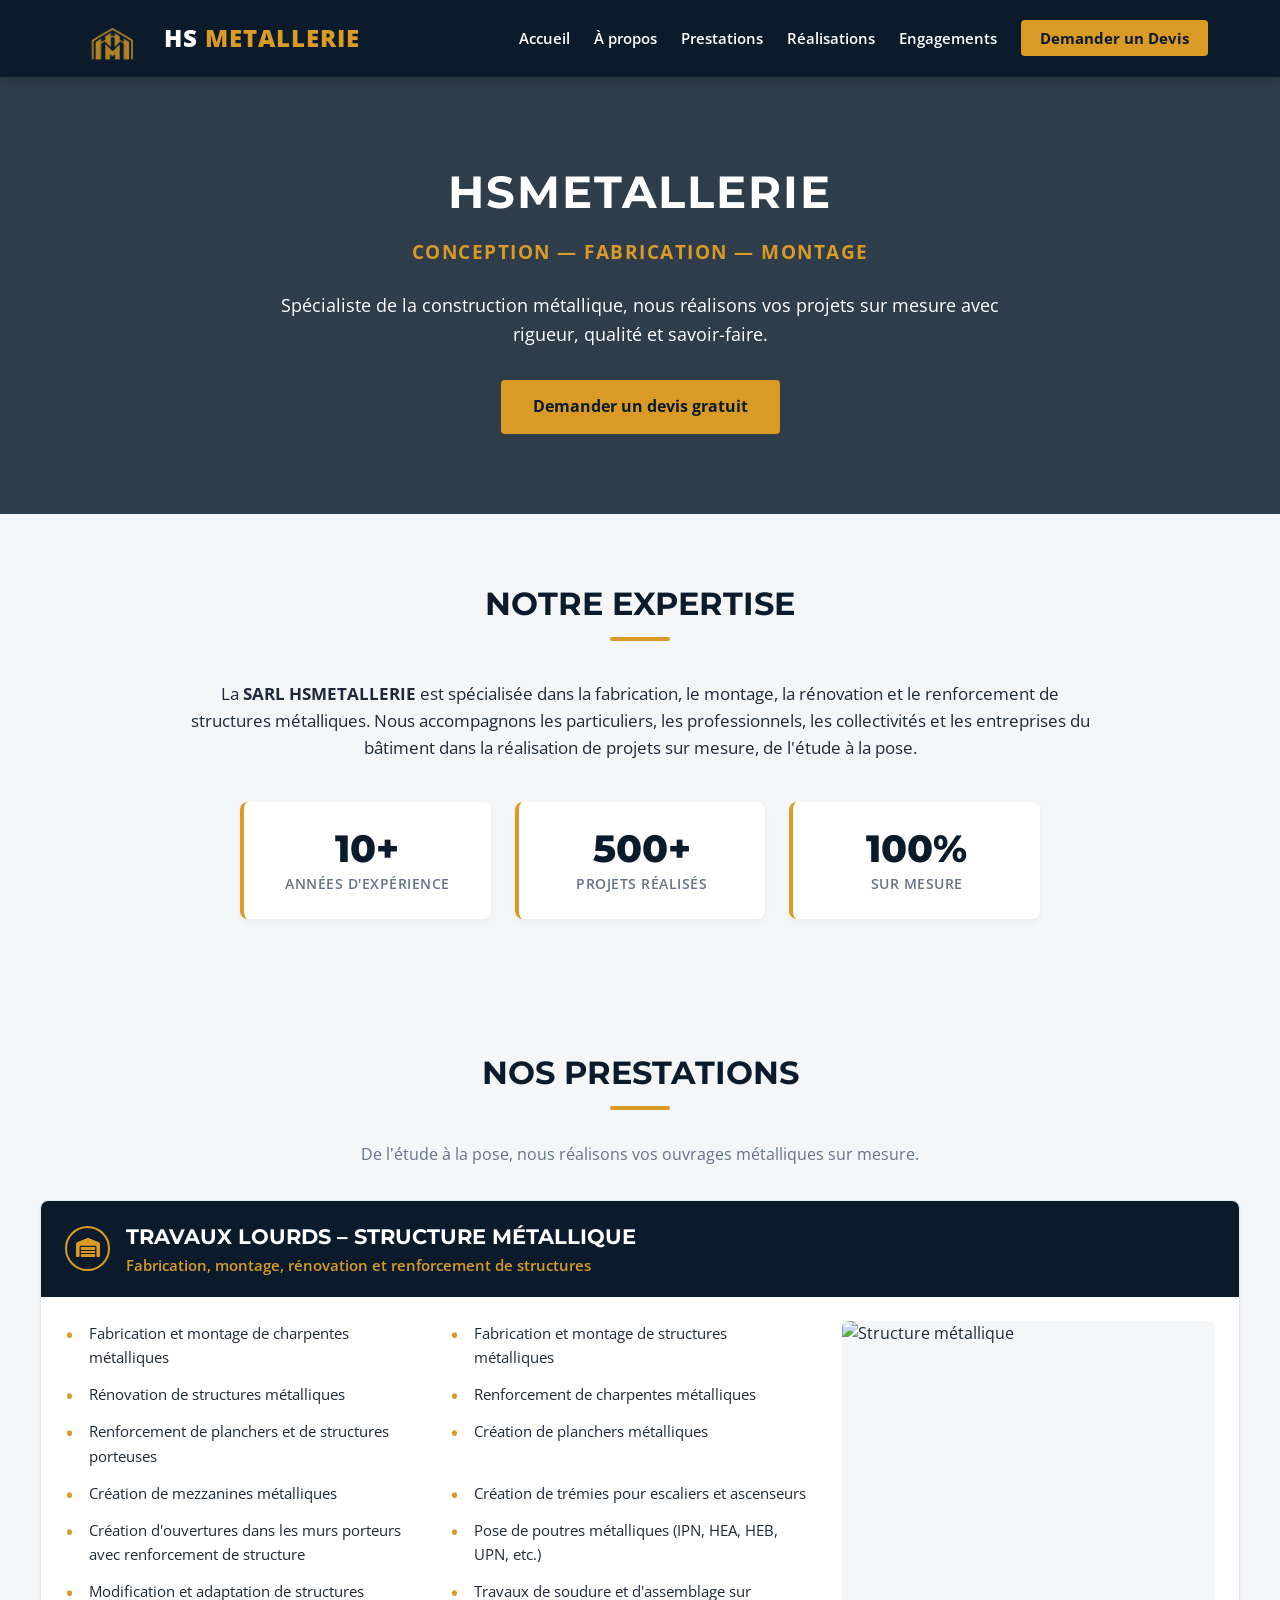
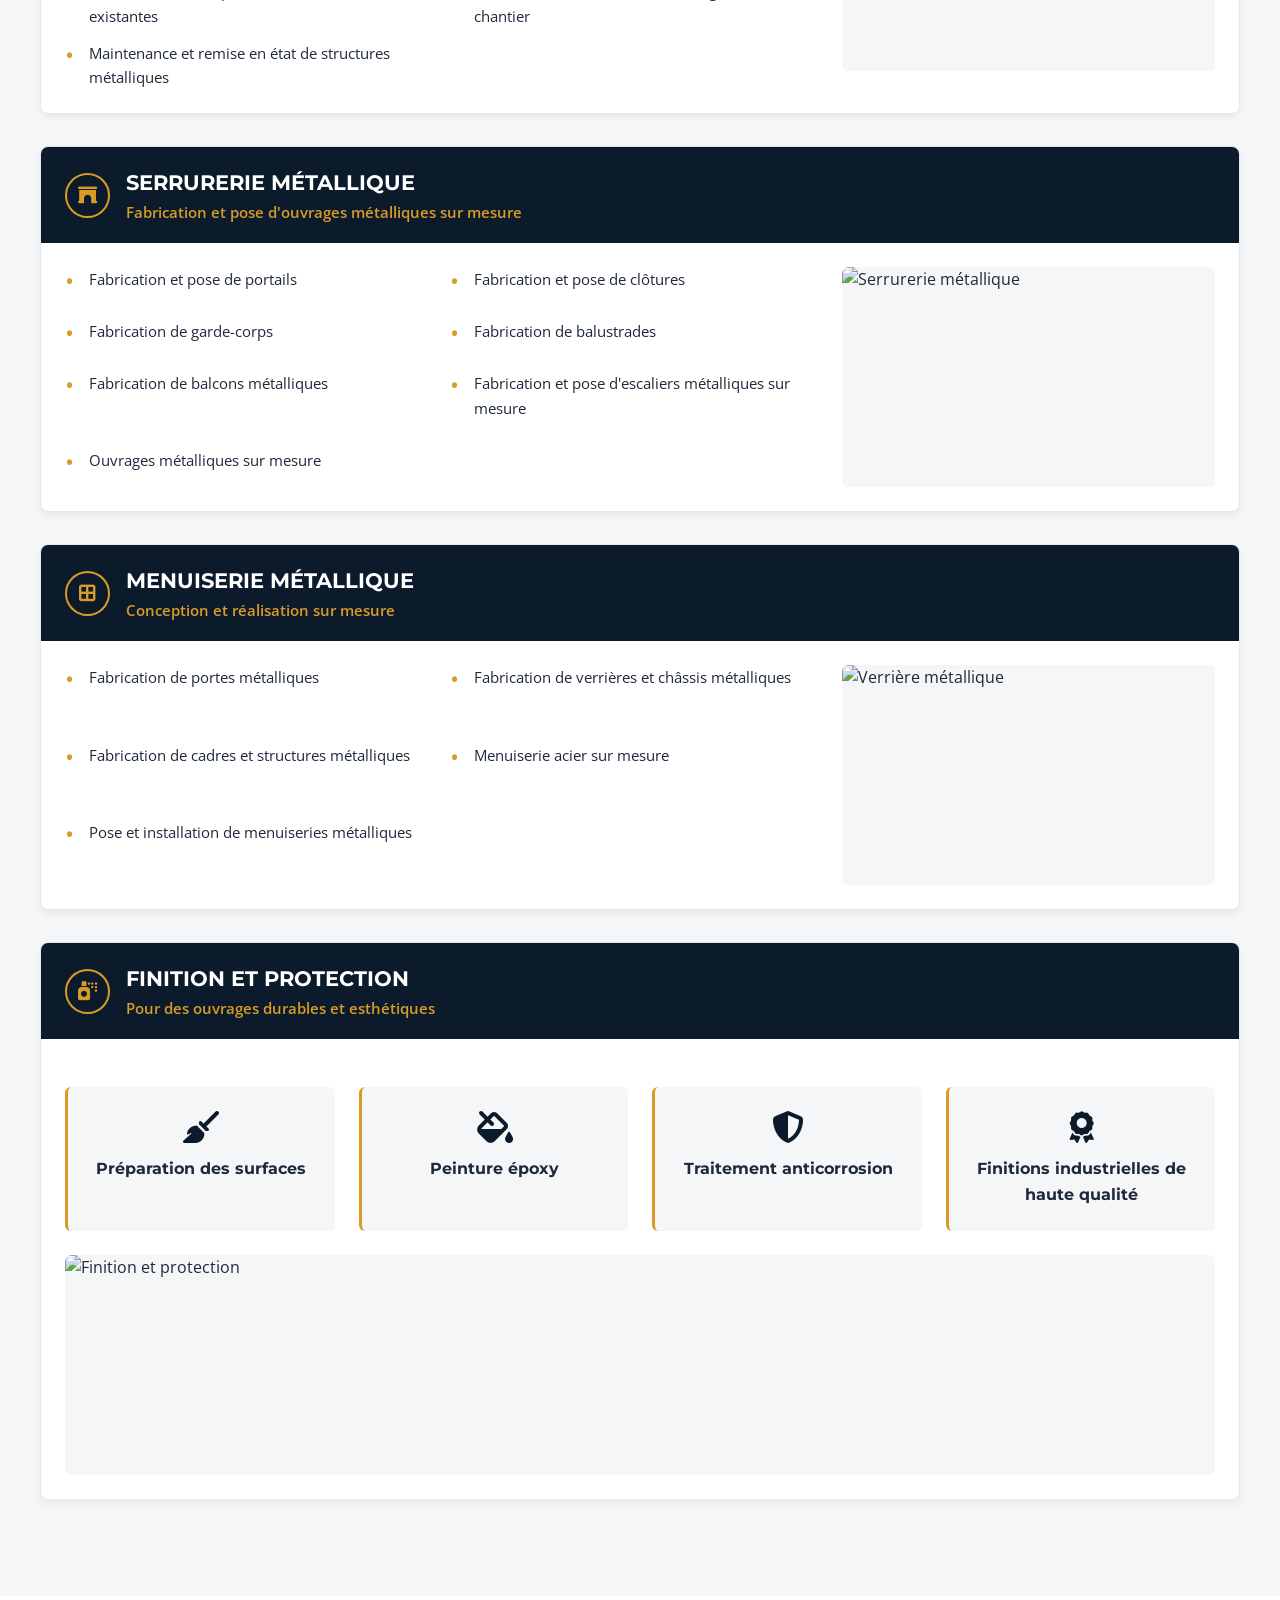
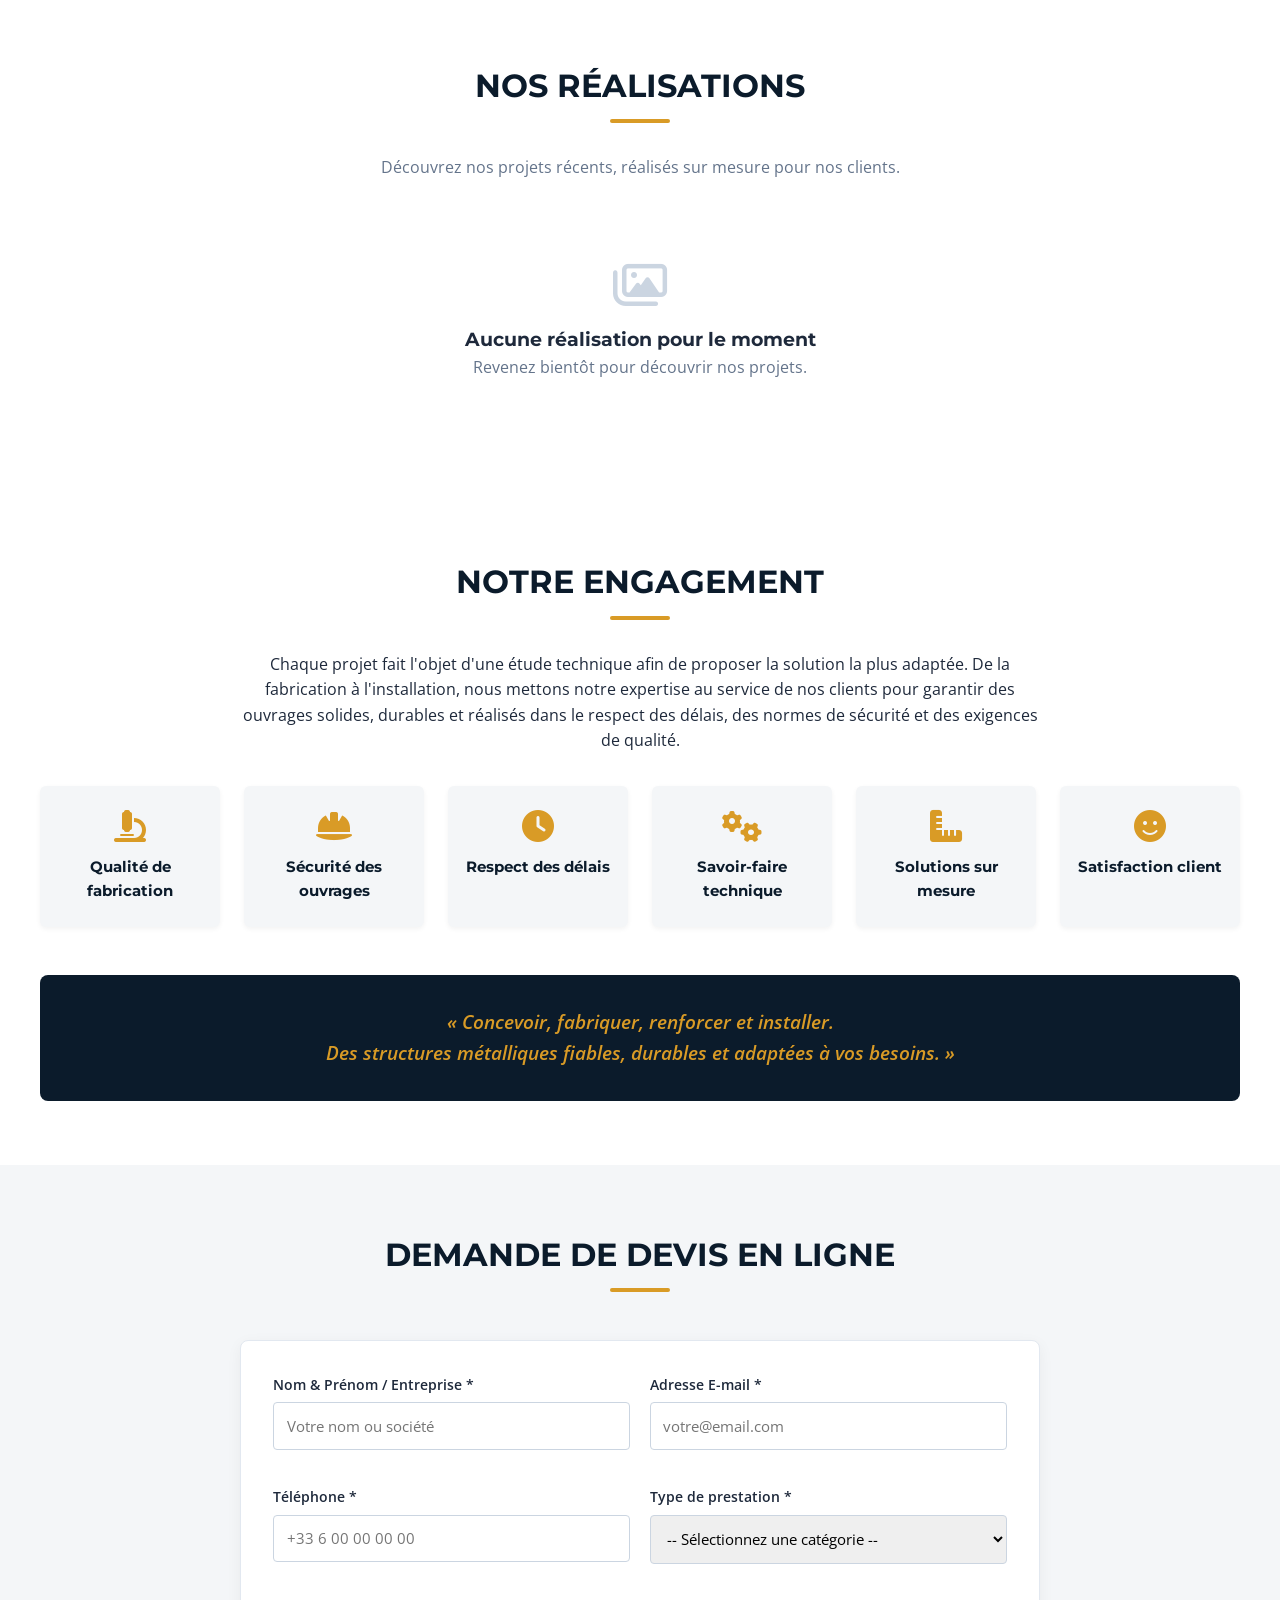
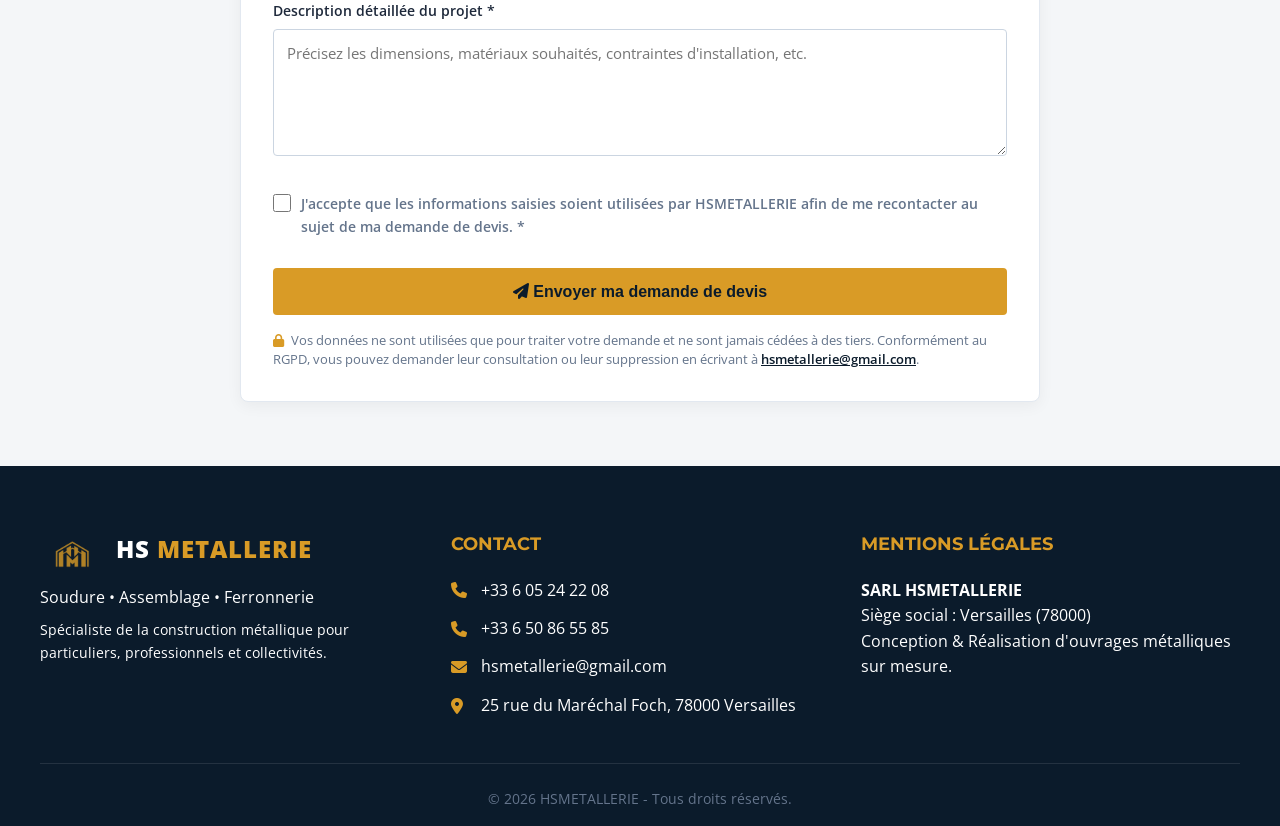
==== index.html @ b686e470 "Update index.html" ====
<!DOCTYPE html>
<html lang="fr">
<head>
    <meta charset="UTF-8">
    <meta name="viewport" content="width=device-width, initial-scale=1.0">
    <meta name="description" content="HSMETALLERIE, spécialiste de la construction métallique à Versailles : charpentes, structures, serrurerie, menuiserie acier et finitions sur mesure. Devis gratuit.">
    <link rel="icon" href="data:image/svg+xml,<svg xmlns='http://www.w3.org/2000/svg' viewBox='0 0 100 100'><rect width='100' height='100' rx='18' fill='%230B1B2B'/><path d='M28 78V34l22-12 22 12v44' stroke='%23D99B26' stroke-width='7' fill='none'/><path d='M50 30v48' stroke='%23D99B26' stroke-width='7'/></svg>">
    <title>HSMETALLERIE - Conception, Fabrication, Montage</title>
    <link href="https://fonts.googleapis.com/css2?family=Montserrat:wght@400;600;700;800&family=Open+Sans:wght@400;600&display=swap" rel="stylesheet">
    <link rel="stylesheet" href="https://cdnjs.cloudflare.com/ajax/libs/font-awesome/6.4.0/css/all.min.css">
    <link rel="stylesheet" href="assets/css/styles.css">

    <style>
        /* Diaporama plein écran (réalisations) */
        .slideshow-overlay {
            display: none;
            position: fixed;
            inset: 0;
            background: rgba(11, 27, 43, 0.97);
            z-index: 9999;
            align-items: center;
            justify-content: center;
            flex-direction: column;
        }
        .slideshow-overlay.active { display: flex; }
        .slideshow-close {
            position: absolute;
            top: 1.5rem;
            right: 1.5rem;
            background: transparent;
            border: none;
            color: #fff;
            font-size: 2.5rem;
            line-height: 1;
            cursor: pointer;
            z-index: 2;
        }
        .slideshow-close:hover { color: #D99B26; }
        .slideshow-arrow {
            position: absolute;
            top: 45%;
            transform: translateY(-50%);
            background: rgba(255,255,255,0.1);
            border: none;
            color: #fff;
            font-size: 1.5rem;
            width: 56px;
            height: 56px;
            border-radius: 50%;
            cursor: pointer;
            display: flex;
            align-items: center;
            justify-content: center;
            transition: background 0.2s;
            z-index: 2;
        }
        .slideshow-arrow:hover { background: rgba(217, 155, 38, 0.9); }
        .slideshow-arrow-left { left: 1rem; }
        .slideshow-arrow-right { right: 1rem; }
        .slideshow-main {
            max-width: 90vw;
            max-height: 62vh;
            display: flex;
            align-items: center;
            justify-content: center;
        }
        .slideshow-main img {
            max-width: 90vw;
            max-height: 62vh;
            object-fit: contain;
            border-radius: 8px;
            box-shadow: 0 10px 40px rgba(0,0,0,0.5);
        }
        .slideshow-info {
            max-width: 700px;
            width: 90%;
            text-align: center;
            color: #fff;
            margin-top: 1.5rem;
        }
        .slideshow-info h2 {
            color: #D99B26;
            margin-bottom: 0.5rem;
            font-size: 1.4rem;
        }
        .slideshow-info p {
            color: #E2E8F0;
            font-size: 0.95rem;
            line-height: 1.5;
            margin-bottom: 0.5rem;
        }
        .slideshow-info span#slideshowCounter {
            color: #94A3B8;
            font-size: 0.85rem;
        }
        @media (max-width: 700px) {
            .slideshow-arrow { width: 44px; height: 44px; font-size: 1.1rem; }
            .slideshow-close { font-size: 2rem; top: 1rem; right: 1rem; }
        }

        /* MENU MOBILE (hamburger) */
        .burger-btn {
            display: none;
            background: none;
            border: none;
            color: var(--white);
            font-size: 1.6rem;
            cursor: pointer;
            padding: 0.3rem 0.5rem;
        }
        @media (max-width: 900px) {
            nav > ul { display: none; }
            .burger-btn { display: block; }

            nav.mobile-open > ul {
                display: flex;
                flex-direction: column;
                position: absolute;
                top: 100%;
                left: 0;
                right: 0;
                background: var(--primary-blue);
                padding: 0.5rem 0;
                gap: 0;
                box-shadow: 0 8px 15px rgba(0,0,0,0.2);
            }
            nav.mobile-open > ul li {
                width: 100%;
                border-top: 1px solid rgba(255,255,255,0.08);
            }
            nav.mobile-open > ul li a {
                display: block;
                padding: 0.9rem 2rem;
            }
            nav.mobile-open > ul li .btn-devis-nav {
                display: block;
                text-align: center;
                margin: 0.6rem 2rem;
            }
        }
    </style>
</head>
<body>

    <!-- HEADER -->
    <header>
        <div class="nav-container">
            <div class="logo-container">
                <img src="assets/img/logo-icon.png" alt="" style="height: 45px; width: auto;">
                <div class="logo-text">HS <span>METALLERIE</span></div>
            </div>
            <nav id="mainNav">
                <ul>
                    <li><a href="#accueil" onclick="fermerMenuMobile()">Accueil</a></li>
                    <li><a href="#a-propos" onclick="fermerMenuMobile()">À propos</a></li>
                    <li><a href="#prestations" onclick="fermerMenuMobile()">Prestations</a></li>
                    <li><a href="#realisations" onclick="fermerMenuMobile()">Réalisations</a></li>
                    <li><a href="#engagements" onclick="fermerMenuMobile()">Engagements</a></li>
                    <li><a href="#devis" class="btn-devis-nav" onclick="fermerMenuMobile()">Demander un Devis</a></li>
                </ul>
            </nav>
            <button class="burger-btn" id="burgerBtn" onclick="toggleMenuMobile()" aria-label="Ouvrir le menu">
                <i class="fa-solid fa-bars"></i>
            </button>
        </div>
    </header>

    <!-- HERO -->
    <section id="accueil" class="hero">
        <div class="hero-content">
            <h1>HSMETALLERIE</h1>
            <div class="hero-subtitle">Conception — Fabrication — Montage</div>
            <p class="hero-description">
                Spécialiste de la construction métallique, nous réalisons vos projets sur mesure avec rigueur, qualité et savoir-faire.
            </p>
            <a href="#devis" class="btn-primary">Demander un devis gratuit</a>
        </div>
    </section>

    <!-- À PROPOS -->
    <section id="a-propos" class="about-section">
        <div class="container">
            <h2 class="section-title">NOTRE EXPERTISE</h2>
            <p class="about-text">
                La <strong>SARL HSMETALLERIE</strong> est spécialisée dans la fabrication, le montage, la rénovation et le renforcement de structures métalliques.
                Nous accompagnons les particuliers, les professionnels, les collectivités et les entreprises du bâtiment dans la réalisation de projets sur mesure, de l'étude à la pose.
            </p>
            <div class="stats-inline">
                <div class="stat-item">
                    <div class="stat-number">10+</div>
                    <div class="stat-label">Années d'expérience</div>
                </div>
                <div class="stat-item">
                    <div class="stat-number">500+</div>
                    <div class="stat-label">Projets réalisés</div>
                </div>
                <div class="stat-item">
                    <div class="stat-number">100%</div>
                    <div class="stat-label">Sur mesure</div>
                </div>
            </div>
        </div>
    </section>

    <!-- PRESTATIONS -->
    <section id="prestations" class="services-section">
        <div class="container">
            <h2 class="section-title" style="display: inline-block;">NOS PRESTATIONS</h2>
            <p style="margin-top: 1rem; max-width: 700px; margin-left: auto; margin-right: auto; text-align: center; color: var(--text-muted);">
                De l'étude à la pose, nous réalisons vos ouvrages métalliques sur mesure.
            </p>

            <!-- Travaux Lourds -->
            <div class="service-category" style="margin-top: 2rem;">
                <div class="service-header">
                    <div class="service-icon-box"><i class="fa-solid fa-warehouse"></i></div>
                    <div class="service-header-text">
                        <h3>TRAVAUX LOURDS – STRUCTURE MÉTALLIQUE</h3>
                        <p>Fabrication, montage, rénovation et renforcement de structures</p>
                    </div>
                </div>
                <div class="service-body">
                    <ul class="service-list">
                        <li>Fabrication et montage de charpentes métalliques</li>
                        <li>Fabrication et montage de structures métalliques</li>
                        <li>Rénovation de structures métalliques</li>
                        <li>Renforcement de charpentes métalliques</li>
                        <li>Renforcement de planchers et de structures porteuses</li>
                        <li>Création de planchers métalliques</li>
                        <li>Création de mezzanines métalliques</li>
                        <li>Création de trémies pour escaliers et ascenseurs</li>
                        <li>Création d'ouvertures dans les murs porteurs avec renforcement de structure</li>
                        <li>Pose de poutres métalliques (IPN, HEA, HEB, UPN, etc.)</li>
                        <li>Modification et adaptation de structures existantes</li>
                        <li>Travaux de soudure et d'assemblage sur chantier</li>
                        <li>Maintenance et remise en état de structures métalliques</li>
                    </ul>
                    <div class="service-img-wrapper">
                        <img src="https://www.fabric-metal.fr/wp-content/uploads/2022/01/escalier-metal-vannes.jpg" alt="Structure métallique" class="service-img">
                    </div>
                </div>
            </div>

            <!-- Serrurerie -->
            <div class="service-category">
                <div class="service-header">
                    <div class="service-icon-box"><i class="fa-solid fa-archway"></i></div>
                    <div class="service-header-text">
                        <h3>SERRURERIE MÉTALLIQUE</h3>
                        <p>Fabrication et pose d'ouvrages métalliques sur mesure</p>
                    </div>
                </div>
                <div class="service-body">
                    <ul class="service-list">
                        <li>Fabrication et pose de portails</li>
                        <li>Fabrication et pose de clôtures</li>
                        <li>Fabrication de garde-corps</li>
                        <li>Fabrication de balustrades</li>
                        <li>Fabrication de balcons métalliques</li>
                        <li>Fabrication et pose d'escaliers métalliques sur mesure</li>
                        <li>Ouvrages métalliques sur mesure</li>
                    </ul>
                    <div class="service-img-wrapper">
                        <img src="https://encrypted-tbn0.gstatic.com/images?q=tbn:ANd9GcStxQZBcMru1G2fKIoFhMTENnyHh_bWhMiPSSRdfziYohl1L7Wa3ThP3LI&s=10" alt="Serrurerie métallique" class="service-img">
                    </div>
                </div>
            </div>

            <!-- Menuiserie -->
            <div class="service-category">
                <div class="service-header">
                    <div class="service-icon-box"><i class="fa-solid fa-border-all"></i></div>
                    <div class="service-header-text">
                        <h3>MENUISERIE MÉTALLIQUE</h3>
                        <p>Conception et réalisation sur mesure</p>
                    </div>
                </div>
                <div class="service-body">
                    <ul class="service-list">
                        <li>Fabrication de portes métalliques</li>
                        <li>Fabrication de verrières et châssis métalliques</li>
                        <li>Fabrication de cadres et structures métalliques</li>
                        <li>Menuiserie acier sur mesure</li>
                        <li>Pose et installation de menuiseries métalliques</li>
                    </ul>
                    <div class="service-img-wrapper">
                        <img src="https://gatine-fer.fr/wp-content/uploads/2023/02/veranda-fer-gatine-fer-5.jpg" alt="Verrière métallique" class="service-img">
                    </div>
                </div>
            </div>

            <!-- Finition -->
            <div class="service-category">
                <div class="service-header">
                    <div class="service-icon-box"><i class="fa-solid fa-spray-can"></i></div>
                    <div class="service-header-text">
                        <h3>FINITION ET PROTECTION</h3>
                        <p>Pour des ouvrages durables et esthétiques</p>
                    </div>
                </div>
                <div style="padding: 1.5rem;">
                    <div class="finitions-grid">
                        <div class="finition-card">
                            <i class="fa-solid fa-broom"></i>
                            <h4>Préparation des surfaces</h4>
                        </div>
                        <div class="finition-card">
                            <i class="fa-solid fa-fill-drip"></i>
                            <h4>Peinture époxy</h4>
                        </div>
                        <div class="finition-card">
                            <i class="fa-solid fa-shield-halved"></i>
                            <h4>Traitement anticorrosion</h4>
                        </div>
                        <div class="finition-card">
                            <i class="fa-solid fa-award"></i>
                            <h4>Finitions industrielles de haute qualité</h4>
                        </div>
                    </div>
                    <div style="margin-top: 1.5rem;">
                        <div class="service-img-wrapper">
                            <img src="https://www.rallyprecision.com/wp-content/uploads/2024/01/Painting-Aluminium_720x_%E5%89%AF%E6%9C%AC.jpg" alt="Finition et protection" class="service-img">
                        </div>
                    </div>
                </div>
            </div>
        </div>
    </section>

    <!-- RÉALISATIONS -->
    <section id="realisations" class="realisations-section">
        <div class="container">
            <h2 class="section-title">NOS RÉALISATIONS</h2>
            <p style="margin-top: 1rem; max-width: 700px; margin-left: auto; margin-right: auto; color: var(--text-muted);">
                Découvrez nos projets récents, réalisés sur mesure pour nos clients.
            </p>
            <div class="realisations-grid" id="realisationsGrid">
                <!-- Généré dynamiquement (assets/js/main.js) -->
            </div>
        </div>
    </section>

    <!-- DIAPORAMA RÉALISATION (plein écran) -->
    <div class="slideshow-overlay" id="realModal">
        <button class="slideshow-close" onclick="fermerModalReal()" aria-label="Fermer">&times;</button>
        <button class="slideshow-arrow slideshow-arrow-left" onclick="slideshowPrev()" aria-label="Image précédente">
            <i class="fa-solid fa-chevron-left"></i>
        </button>
        <div class="slideshow-main">
            <img id="slideshowImage" src="" alt="">
        </div>
        <button class="slideshow-arrow slideshow-arrow-right" onclick="slideshowNext()" aria-label="Image suivante">
            <i class="fa-solid fa-chevron-right"></i>
        </button>
        <div class="slideshow-info">
            <h2 id="realModalTitle"></h2>
            <p id="slideshowDescription"></p>
            <span id="slideshowCounter"></span>
        </div>
    </div>

    <!-- ENGAGEMENTS -->
    <section id="engagements" class="engagements-section">
        <div class="container">
            <h2 class="section-title">NOTRE ENGAGEMENT</h2>
            <p style="margin-top: 1rem; max-width: 800px; margin-left: auto; margin-right: auto;">
                Chaque projet fait l'objet d'une étude technique afin de proposer la solution la plus adaptée. De la fabrication à l'installation, nous mettons notre expertise au service de nos clients pour garantir des ouvrages solides, durables et réalisés dans le respect des délais, des normes de sécurité et des exigences de qualité.
            </p>
            <div class="engagements-grid">
                <div class="engagement-item"><i class="fa-solid fa-microscope"></i><h4>Qualité de fabrication</h4></div>
                <div class="engagement-item"><i class="fa-solid fa-hard-hat"></i><h4>Sécurité des ouvrages</h4></div>
                <div class="engagement-item"><i class="fa-solid fa-clock"></i><h4>Respect des délais</h4></div>
                <div class="engagement-item"><i class="fa-solid fa-gears"></i><h4>Savoir-faire technique</h4></div>
                <div class="engagement-item"><i class="fa-solid fa-ruler-combined"></i><h4>Solutions sur mesure</h4></div>
                <div class="engagement-item"><i class="fa-solid fa-smile"></i><h4>Satisfaction client</h4></div>
            </div>
            <div class="quote-banner">
                <p>« Concevoir, fabriquer, renforcer et installer.<br>Des structures métalliques fiables, durables et adaptées à vos besoins. »</p>
            </div>
        </div>
    </section>

    <!-- DEVIS -->
    <section id="devis" class="devis-section">
        <div class="container">
            <h2 class="section-title" style="display: inline-block;">DEMANDE DE DEVIS EN LIGNE</h2>
            <form class="devis-form" id="formDevis" onsubmit="envoyerDevis(event)">
                <div class="form-grid">
                    <div class="form-group">
                        <label for="nom">Nom & Prénom / Entreprise *</label>
                        <input type="text" id="nom" required placeholder="Votre nom ou société">
                    </div>
                    <div class="form-group">
                        <label for="email">Adresse E-mail *</label>
                        <input type="email" id="email" required placeholder="votre@email.com">
                    </div>
                    <div class="form-group">
                        <label for="telephone">Téléphone *</label>
                        <input type="tel" id="telephone" required placeholder="+33 6 00 00 00 00">
                    </div>
                    <div class="form-group">
                        <label for="type_projet">Type de prestation *</label>
                        <select id="type_projet" required>
                            <option value="">-- Sélectionnez une catégorie --</option>
                            <option value="Travaux Lourds">Travaux Lourds – Structure Métallique</option>
                            <option value="Serrurerie">Serrurerie Métallique</option>
                            <option value="Menuiserie">Menuiserie Métallique</option>
                            <option value="Finition">Finition et Protection</option>
                            <option value="Autre">Autre projet sur mesure</option>
                        </select>
                    </div>
                    <div class="form-group full-width">
                        <label for="description">Description détaillée du projet *</label>
                        <textarea id="description" rows="5" required placeholder="Précisez les dimensions, matériaux souhaités, contraintes d'installation, etc."></textarea>
                    </div>
                    <div class="form-group full-width consent-group">
                        <label class="consent-label">
                            <input type="checkbox" id="consentement" required>
                            <span>J'accepte que les informations saisies soient utilisées par HSMETALLERIE
                            afin de me recontacter au sujet de ma demande de devis. *</span>
                        </label>
                    </div>
                </div>
                <button type="submit" class="btn-primary" style="width: 100%; margin-top: 1rem;">
                    <i class="fa-solid fa-paper-plane"></i> Envoyer ma demande de devis
                </button>
                <p class="privacy-note">
                    <i class="fa-solid fa-lock"></i>
                    Vos données ne sont utilisées que pour traiter votre demande et ne sont jamais
                    cédées à des tiers. Conformément au RGPD, vous pouvez demander leur consultation
                    ou leur suppression en écrivant à
                    <a href="mailto:hsmetallerie@gmail.com">hsmetallerie@gmail.com</a>.
                </p>
            </form>
        </div>
    </section>

    <!-- FOOTER -->
    <footer>
        <div class="footer-grid">
            <div class="footer-col">
                <div class="logo-container" style="margin-bottom: 1rem;">
                    <img src="assets/img/logo-icon.png" alt="" style="height: 36px; width: auto;">
                    <div class="logo-text">HS <span>METALLERIE</span></div>
                </div>
                <p>Soudure • Assemblage • Ferronnerie</p>
                <p style="margin-top: 0.5rem; font-size: 0.9rem;">Spécialiste de la construction métallique pour particuliers, professionnels et collectivités.</p>
            </div>
            <div class="footer-col">
                <h3>CONTACT</h3>
                <ul class="contact-info">
                    <li><i class="fa-solid fa-phone"></i> +33 6 05 24 22 08</li>
                    <li><i class="fa-solid fa-phone"></i> +33 6 50 86 55 85</li>
                    <li><i class="fa-solid fa-envelope"></i> hsmetallerie@gmail.com</li>
                    <li><i class="fa-solid fa-location-dot"></i> 25 rue du Maréchal Foch, 78000 Versailles</li>
                </ul>
            </div>
            <div class="footer-col">
                <h3>MENTIONS LÉGALES</h3>
                <p><strong>SARL HSMETALLERIE</strong></p>
                <p>Siège social : Versailles (78000)</p>
                <p>Conception & Réalisation d'ouvrages métalliques sur mesure.</p>
            </div>
        </div>
        <div class="copyright">
            &copy; 2026 HSMETALLERIE - Tous droits réservés.
        </div>
    </footer>

    <!-- NOTIFICATION -->
    <div class="notification" id="notification">
        <button class="close-notif" onclick="fermerNotification()">&times;</button>
        <div class="title"><i class="fa-solid fa-check-circle" style="color: var(--accent-gold);"></i> <span id="notifTitle">Demande envoyée !</span></div>
        <div class="message" id="notifMessage">Votre demande de devis a été enregistrée avec succès.</div>
    </div>

    <!-- SCRIPTS -->
    <script src="https://cdn.jsdelivr.net/npm/@supabase/supabase-js@2"></script>
    <script src="assets/js/config.js"></script>
    <script src="assets/js/supabase.js"></script>
    <script src="assets/js/api.js"></script>
    <script src="assets/js/main.js"></script>
</body>
</html>
---- assets/css/styles.css ----
/* ============================================================================
 * HSMETALLERIE — Feuille de styles du site public
 * ========================================================================== */
:root {
    --primary-blue: #0B1B2B;
    --accent-gold: #D99B26;
    --accent-gold-hover: #b8801d;
    --bg-light: #F4F6F8;
    --text-dark: #1E293B;
    --text-muted: #64748B;
    --white: #FFFFFF;
    --danger: #e74c3c;
}

* { margin: 0; padding: 0; box-sizing: border-box; }

body {
    font-family: 'Open Sans', sans-serif;
    color: var(--text-dark);
    background-color: var(--white);
    line-height: 1.6;
}

h1, h2, h3, h4, h5 {
    font-family: 'Montserrat', sans-serif;
    font-weight: 700;
}

/* HEADER & NAVBAR */
header {
    background-color: var(--primary-blue);
    color: var(--white);
    position: sticky;
    top: 0;
    z-index: 1000;
    box-shadow: 0 4px 10px rgba(0,0,0,0.15);
}
.nav-container {
    max-width: 1200px;
    margin: 0 auto;
    display: flex;
    justify-content: space-between;
    align-items: center;
    padding: 1rem 2rem;
}
.logo-container { display: flex; align-items: center; gap: 12px; }
.logo-svg { width: 45px; height: 45px; fill: none; stroke: var(--accent-gold); stroke-width: 3; }
.logo-text { font-size: 1.5rem; font-weight: 800; letter-spacing: 1px; color: var(--white); }
.logo-text span { color: var(--accent-gold); }
nav ul { display: flex; list-style: none; gap: 1.5rem; }
nav a { color: var(--white); text-decoration: none; font-weight: 600; font-size: 0.95rem; transition: color 0.3s; }
nav a:hover { color: var(--accent-gold); }
.btn-devis-nav {
    background-color: var(--accent-gold);
    color: var(--primary-blue) !important;
    padding: 0.5rem 1.2rem;
    border-radius: 4px;
    font-weight: 700;
    transition: background 0.3s;
}
.btn-devis-nav:hover { background-color: var(--accent-gold-hover); }

/* HERO */
.hero {
    background: linear-gradient(rgba(11, 27, 43, 0.85), rgba(11, 27, 43, 0.85)), url('https://images.unsplash.com/photo-1504307651254-35680f356dfd?auto=format&fit=crop&w=1600&q=80') center/cover no-repeat;
    color: var(--white);
    padding: 5rem 2rem;
    text-align: center;
}
.hero-content { max-width: 900px; margin: 0 auto; }
.hero h1 { font-size: 2.8rem; letter-spacing: 2px; margin-bottom: 0.5rem; }
.hero-subtitle {
    color: var(--accent-gold);
    font-size: 1.2rem;
    font-weight: 700;
    letter-spacing: 1.5px;
    margin-bottom: 1.5rem;
    text-transform: uppercase;
}
.hero-description { font-size: 1.1rem; max-width: 750px; margin: 0 auto 2rem; }

.btn-primary {
    display: inline-block;
    background-color: var(--accent-gold);
    color: var(--primary-blue);
    padding: 0.9rem 2rem;
    text-decoration: none;
    font-weight: 700;
    border-radius: 4px;
    font-size: 1rem;
    border: none;
    cursor: pointer;
    transition: all 0.3s;
}
.btn-primary:hover { background-color: var(--accent-gold-hover); transform: translateY(-2px); }
.btn-primary:disabled { opacity: 0.6; cursor: not-allowed; transform: none; }

/* À PROPOS */
.about-section { padding: 4rem 2rem; background-color: var(--bg-light); text-align: center; }
.container { max-width: 1200px; margin: 0 auto; }
.section-title {
    font-size: 2rem;
    color: var(--primary-blue);
    margin-bottom: 1rem;
    position: relative;
    display: inline-block;
}
.section-title::after {
    content: '';
    display: block;
    width: 60px;
    height: 4px;
    background-color: var(--accent-gold);
    margin: 8px auto 0;
    border-radius: 2px;
}
.about-text { max-width: 900px; margin: 1.5rem auto 0; font-size: 1.05rem; color: var(--text-dark); }

/* STATS */
.stats-inline {
    display: grid;
    grid-template-columns: repeat(3, 1fr);
    gap: 1.5rem;
    max-width: 800px;
    margin: 2.5rem auto 0;
    text-align: center;
}
@media (max-width: 600px) { .stats-inline { grid-template-columns: 1fr; gap: 1rem; } }
.stat-item {
    background: var(--white);
    padding: 1.5rem 1rem;
    border-radius: 8px;
    border-left: 4px solid var(--accent-gold);
    box-shadow: 0 2px 6px rgba(0,0,0,0.05);
}
.stat-number {
    font-family: 'Montserrat', sans-serif;
    font-size: 2.4rem;
    font-weight: 800;
    color: var(--primary-blue);
    line-height: 1.2;
}
.stat-label {
    font-size: 0.9rem;
    color: var(--text-muted);
    font-weight: 600;
    text-transform: uppercase;
    letter-spacing: 0.5px;
}

/* RÉALISATIONS */
.realisations-section { padding: 4rem 2rem; background-color: var(--white); text-align: center; }
.realisations-grid {
    display: grid;
    grid-template-columns: repeat(3, 1fr);
    gap: 1.5rem;
    margin-top: 2rem;
    max-width: 1000px;
    margin-left: auto;
    margin-right: auto;
}
@media (max-width: 768px) { .realisations-grid { grid-template-columns: repeat(2, 1fr); max-width: 600px; } }
@media (max-width: 480px) { .realisations-grid { grid-template-columns: 1fr; max-width: 400px; } }
.realisation-card {
    background: var(--bg-light);
    border-radius: 8px;
    overflow: hidden;
    box-shadow: 0 4px 6px rgba(0,0,0,0.05);
    transition: transform 0.3s, box-shadow 0.3s;
    cursor: pointer;
}
.realisation-card:hover { transform: translateY(-6px); box-shadow: 0 8px 20px rgba(0,0,0,0.1); }
.realisation-card .card-image { width: 100%; height: 200px; object-fit: cover; }
.realisation-card-content { padding: 1.2rem; }
.realisation-card-content h4 { font-size: 1.1rem; color: var(--primary-blue); margin-bottom: 0.3rem; }
.realisation-card-content .voir-detail { color: var(--accent-gold); font-size: 0.85rem; font-weight: 600; transition: color 0.3s; }
.realisation-card-content .voir-detail:hover { color: var(--accent-gold-hover); }

/* SERVICES */
.services-section { padding: 4rem 2rem; background-color: var(--bg-light); text-align: center; }
.service-category {
    background: var(--white);
    border: 1px solid #E2E8F0;
    border-radius: 8px;
    margin-bottom: 2rem;
    overflow: hidden;
    box-shadow: 0 4px 6px rgba(0,0,0,0.05);
    text-align: left;
}
.service-header {
    background-color: var(--primary-blue);
    color: var(--white);
    padding: 1.2rem 1.5rem;
    display: flex;
    align-items: center;
    gap: 1rem;
}
.service-icon-box {
    background-color: transparent;
    border: 2px solid var(--accent-gold);
    width: 45px;
    height: 45px;
    border-radius: 50%;
    display: flex;
    align-items: center;
    justify-content: center;
    color: var(--accent-gold);
    font-size: 1.2rem;
    flex-shrink: 0;
}
.service-header-text h3 { font-size: 1.3rem; text-transform: uppercase; }
.service-header-text p { color: var(--accent-gold); font-weight: 600; font-size: 0.95rem; }
.service-body { display: grid; grid-template-columns: 2fr 1fr; gap: 2rem; padding: 1.5rem; }
@media(max-width: 768px) { .service-body { grid-template-columns: 1fr; } }
.service-list { display: grid; grid-template-columns: 1fr 1fr; gap: 0.8rem 1.5rem; list-style: none; }
@media(max-width: 576px) { .service-list { grid-template-columns: 1fr; } }
.service-list li { position: relative; padding-left: 1.5rem; font-size: 0.95rem; }
.service-list li::before { content: '•'; color: var(--accent-gold); font-size: 1.5rem; position: absolute; left: 0; top: -5px; }
.service-img-wrapper {
    width: 100%; height: 100%;
    min-height: 220px; max-height: 350px;
    overflow: hidden; border-radius: 6px;
    display: flex; align-items: center; justify-content: center;
    background: var(--bg-light);
}
.service-img {
    width: 100%; height: 100%;
    min-height: 220px; max-height: 350px;
    object-fit: cover; object-position: center;
    border-radius: 6px; display: block;
}

/* FINITIONS */
.finitions-grid {
    display: grid;
    grid-template-columns: repeat(auto-fit, minmax(200px, 1fr));
    gap: 1.5rem;
    margin-top: 1.5rem;
    text-align: center;
}
.finition-card {
    background-color: var(--bg-light);
    padding: 1.5rem;
    border-radius: 6px;
    border-left: 3px solid var(--accent-gold);
}
.finition-card i { font-size: 2rem; color: var(--primary-blue); margin-bottom: 0.8rem; }

/* ENGAGEMENTS */
.engagements-section { background-color: var(--white); padding: 4rem 2rem; text-align: center; }
.engagements-grid {
    display: grid;
    grid-template-columns: repeat(auto-fit, minmax(160px, 1fr));
    gap: 1.5rem;
    margin-top: 2rem;
}
.engagement-item {
    background: var(--bg-light);
    padding: 1.5rem 1rem;
    border-radius: 6px;
    box-shadow: 0 2px 5px rgba(0,0,0,0.05);
}
.engagement-item i { font-size: 2rem; color: var(--accent-gold); margin-bottom: 0.8rem; }
.engagement-item h4 { font-size: 0.95rem; color: var(--primary-blue); }
.quote-banner {
    margin-top: 3rem;
    background-color: var(--primary-blue);
    color: var(--white);
    padding: 2rem;
    border-radius: 8px;
    font-style: italic;
}
.quote-banner p { font-size: 1.2rem; color: var(--accent-gold); font-weight: 600; }

/* DEVIS */
.devis-section { padding: 4rem 2rem; background-color: var(--bg-light); text-align: center; }
.devis-form {
    background: var(--white);
    border: 1px solid #E2E8F0;
    border-radius: 8px;
    padding: 2rem;
    box-shadow: 0 4px 15px rgba(0,0,0,0.05);
    max-width: 800px;
    margin: 2rem auto 0;
    text-align: left;
}
.form-grid { display: grid; grid-template-columns: 1fr 1fr; gap: 1.2rem; }
@media(max-width: 600px) { .form-grid { grid-template-columns: 1fr; } }
.form-group { display: flex; flex-direction: column; margin-bottom: 1rem; }
.form-group.full-width { grid-column: span 2; }
@media(max-width: 600px) { .form-group.full-width { grid-column: span 1; } }
.form-group label { font-weight: 600; margin-bottom: 0.4rem; font-size: 0.9rem; }
.form-group input, .form-group select, .form-group textarea {
    padding: 0.8rem;
    border: 1px solid #CBD5E1;
    border-radius: 4px;
    font-family: inherit;
    font-size: 0.95rem;
}
.form-group input:focus, .form-group select:focus, .form-group textarea:focus {
    outline: none;
    border-color: var(--accent-gold);
}
.consent-group { margin-bottom: 0.5rem; }
.consent-label {
    display: flex;
    align-items: flex-start;
    gap: 0.6rem;
    font-weight: 400;
    font-size: 0.9rem;
    color: var(--text-muted);
    cursor: pointer;
}
.consent-label input[type="checkbox"] {
    width: 18px;
    height: 18px;
    margin-top: 2px;
    flex-shrink: 0;
    accent-color: var(--accent-gold);
    cursor: pointer;
}
.privacy-note {
    margin-top: 1rem;
    font-size: 0.8rem;
    color: var(--text-muted);
    line-height: 1.5;
}
.privacy-note i { color: var(--accent-gold); margin-right: 4px; }
.privacy-note a { color: var(--primary-blue); font-weight: 600; }

/* FOOTER */
footer { background-color: var(--primary-blue); color: var(--white); padding: 4rem 2rem 1rem; }
.footer-grid {
    display: grid;
    grid-template-columns: repeat(auto-fit, minmax(250px, 1fr));
    gap: 2rem;
    max-width: 1200px;
    margin: 0 auto;
    padding-bottom: 2rem;
    border-bottom: 1px solid rgba(255,255,255,0.1);
}
.footer-col h3 { color: var(--accent-gold); margin-bottom: 1.2rem; font-size: 1.1rem; }
.contact-info { list-style: none; }
.contact-info li { display: flex; align-items: center; gap: 10px; margin-bottom: 0.8rem; }
.contact-info i { color: var(--accent-gold); width: 20px; }
.copyright { text-align: center; padding-top: 1.5rem; font-size: 0.85rem; color: var(--text-muted); }

/* NOTIFICATION */
.notification {
    position: fixed;
    top: 100px;
    right: 20px;
    background: var(--primary-blue);
    color: var(--white);
    padding: 1.5rem 2rem;
    border-radius: 8px;
    box-shadow: 0 10px 30px rgba(0,0,0,0.3);
    max-width: 400px;
    z-index: 9999;
    transform: translateX(150%);
    transition: transform 0.5s ease;
    border-left: 5px solid var(--accent-gold);
}
.notification.show { transform: translateX(0); }
.notification .title { font-weight: 700; font-size: 1.1rem; color: var(--accent-gold); margin-bottom: 0.3rem; }
.notification .message { font-size: 0.95rem; opacity: 0.9; }
.notification .close-notif {
    position: absolute;
    top: 5px; right: 10px;
    background: none; border: none;
    color: var(--white); font-size: 1.2rem;
    cursor: pointer; opacity: 0.7;
}
.notification .close-notif:hover { opacity: 1; }

/* MODAL RÉALISATION */
.modal-overlay {
    display: none;
    position: fixed;
    inset: 0;
    background: rgba(0,0,0,0.5);
    z-index: 1000;
    justify-content: center;
    align-items: center;
}
.modal-overlay.active { display: flex; }
.modal {
    background: var(--white);
    border-radius: 12px;
    max-width: 700px;
    width: 95%;
    padding: 2rem;
    max-height: 90vh;
    overflow-y: auto;
    box-shadow: 0 20px 60px rgba(0,0,0,0.3);
    animation: modalIn 0.3s ease;
}
@keyframes modalIn {
    from { transform: scale(0.9); opacity: 0; }
    to { transform: scale(1); opacity: 1; }
}
.modal-header {
    display: flex;
    justify-content: space-between;
    align-items: center;
    margin-bottom: 1.5rem;
    padding-bottom: 1rem;
    border-bottom: 2px solid var(--bg-light);
}
.modal-header h2 { color: var(--primary-blue); font-size: 1.3rem; }
.modal-close {
    background: none; border: none;
    font-size: 1.5rem; cursor: pointer;
    color: var(--text-muted); transition: color 0.3s;
}
.modal-close:hover { color: var(--danger); }
.modal .main-image {
    width: 100%; max-height: 400px;
    object-fit: cover; border-radius: 8px;
    margin-bottom: 1.5rem;
}
.modal .images-gallery {
    display: grid;
    grid-template-columns: repeat(auto-fit, minmax(160px, 1fr));
    gap: 0.8rem;
    margin-bottom: 1.5rem;
}
.modal .images-gallery img {
    width: 100%; height: 160px;
    object-fit: cover; border-radius: 6px;
    cursor: pointer; transition: transform 0.3s;
}
.modal .images-gallery img:hover { transform: scale(1.03); }
.modal-detail-item { display: flex; padding: 0.6rem 0; border-bottom: 1px solid #F1F5F9; }
.modal-detail-item .label { font-weight: 600; width: 120px; flex-shrink: 0; color: var(--text-muted); }
.modal-detail-item .value { flex: 1; }
.modal .btn-close-modal {
    margin-top: 1.5rem;
    background-color: var(--primary-blue);
    color: var(--white);
    border: none;
    padding: 0.7rem 2rem;
    border-radius: 4px;
    cursor: pointer;
    font-weight: 600;
    width: 100%;
    transition: background 0.3s;
}
.modal .btn-close-modal:hover { background-color: var(--accent-gold); color: var(--primary-blue); }

@media (max-width: 600px) {
    .modal { padding: 1.2rem; max-width: 98%; }
    .modal .images-gallery { grid-template-columns: repeat(2, 1fr); }
    .modal .images-gallery img { height: 120px; }
    .modal .main-image { max-height: 250px; }
    .modal-detail-item { flex-direction: column; padding: 0.4rem 0; }
    .modal-detail-item .label { width: 100%; font-size: 0.8rem; }
    .modal-header h2 { font-size: 1rem; }
}
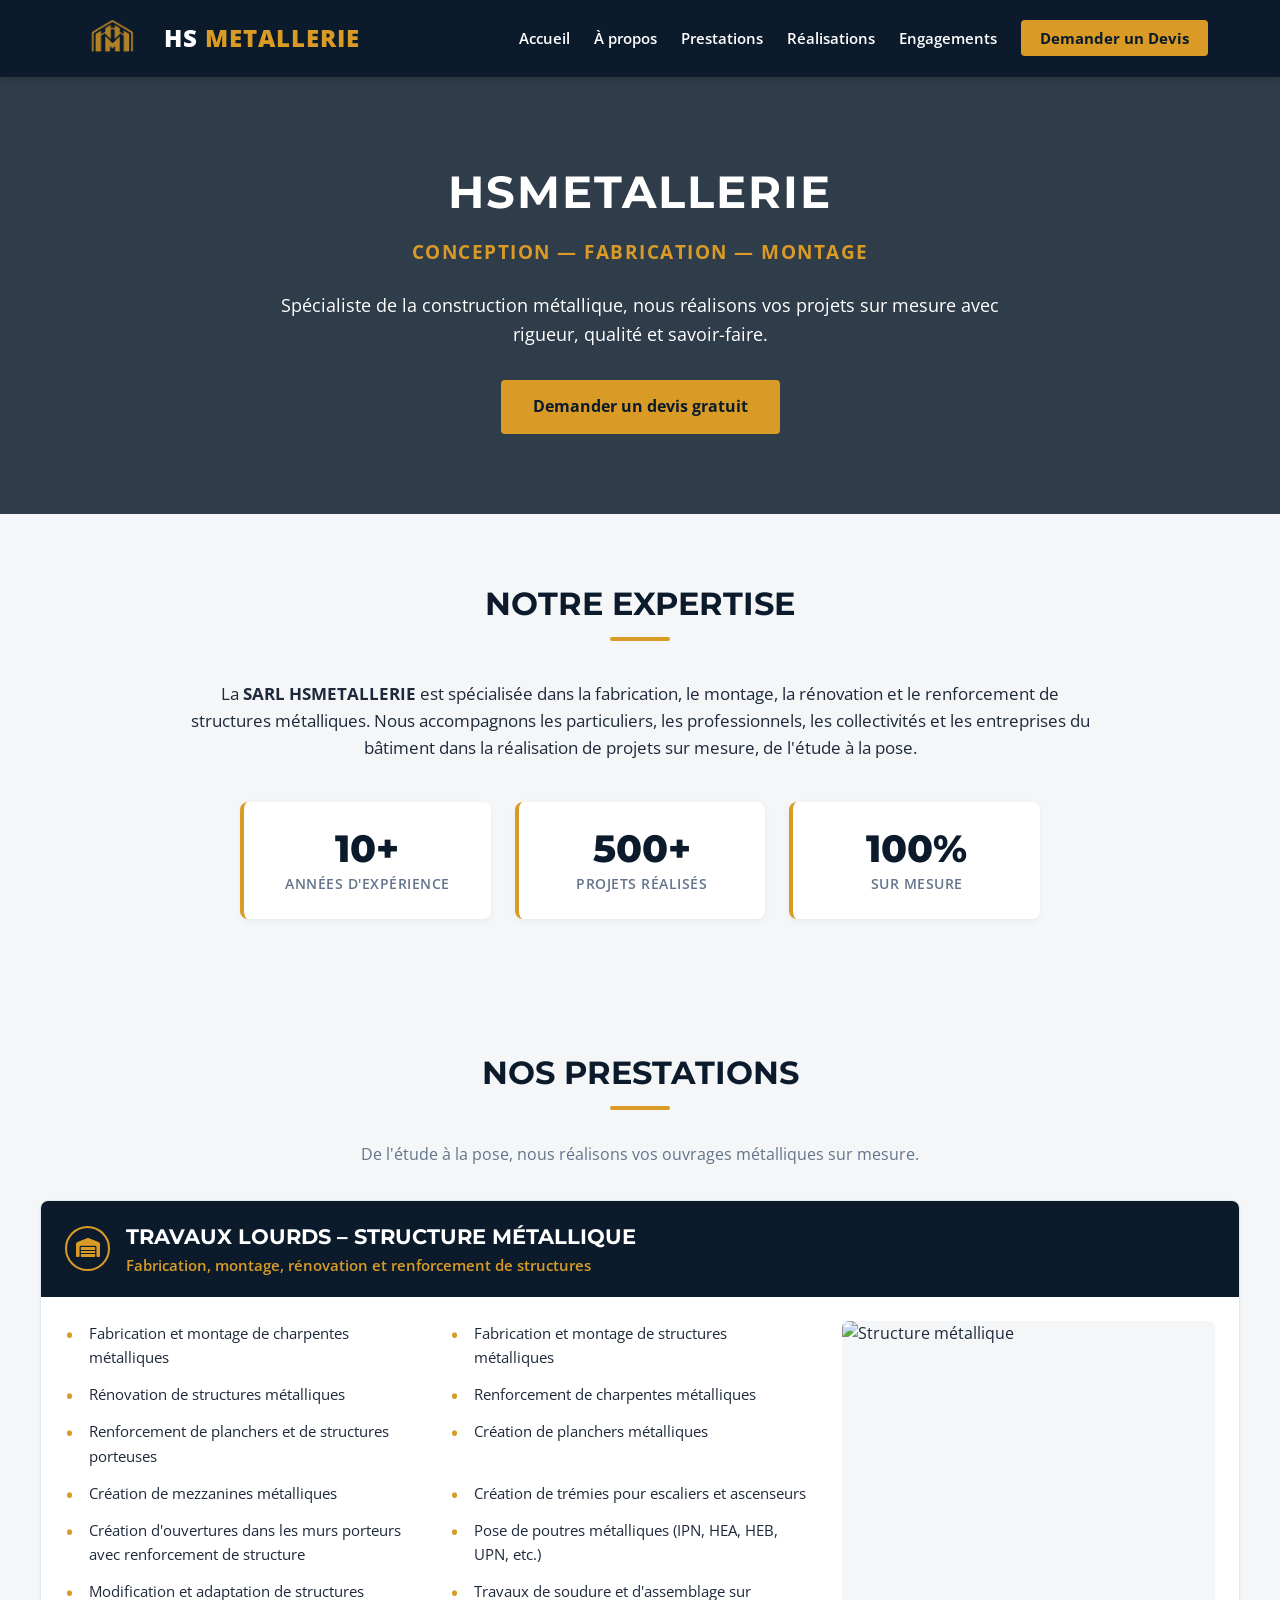
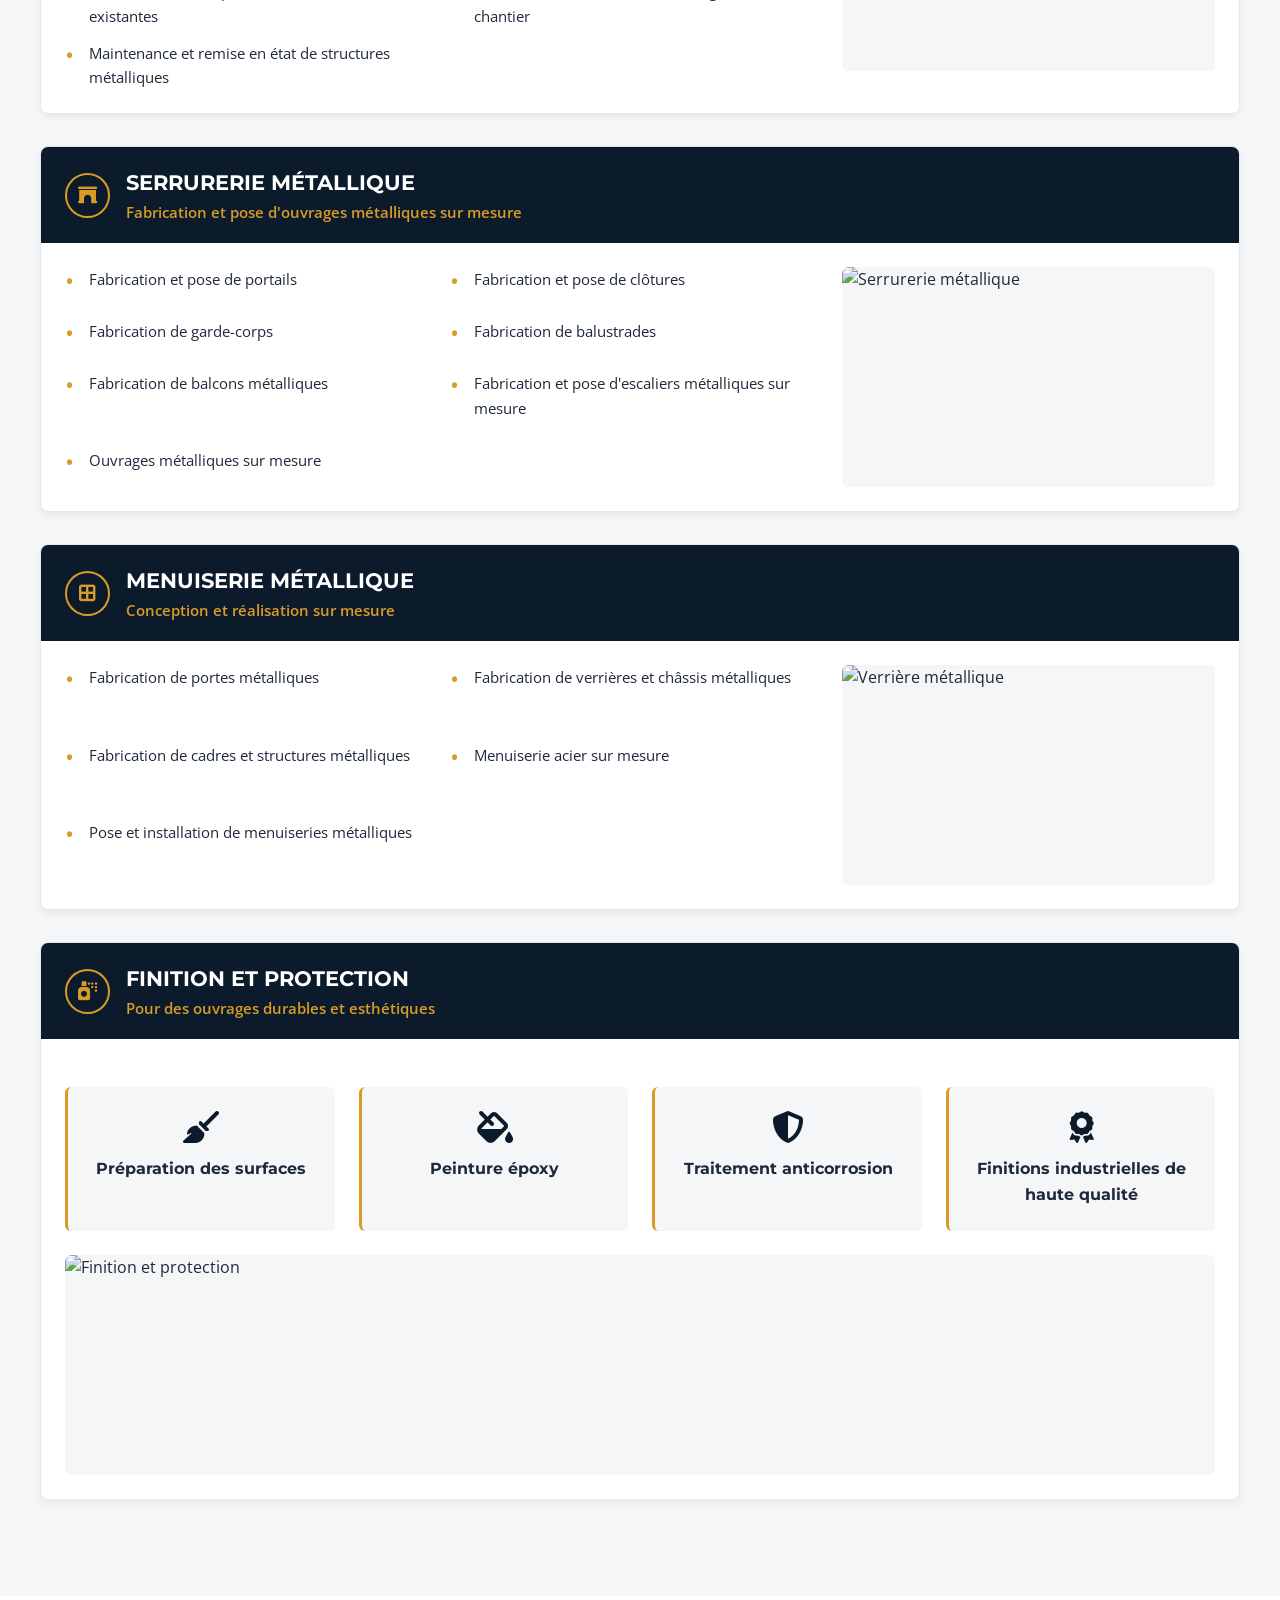
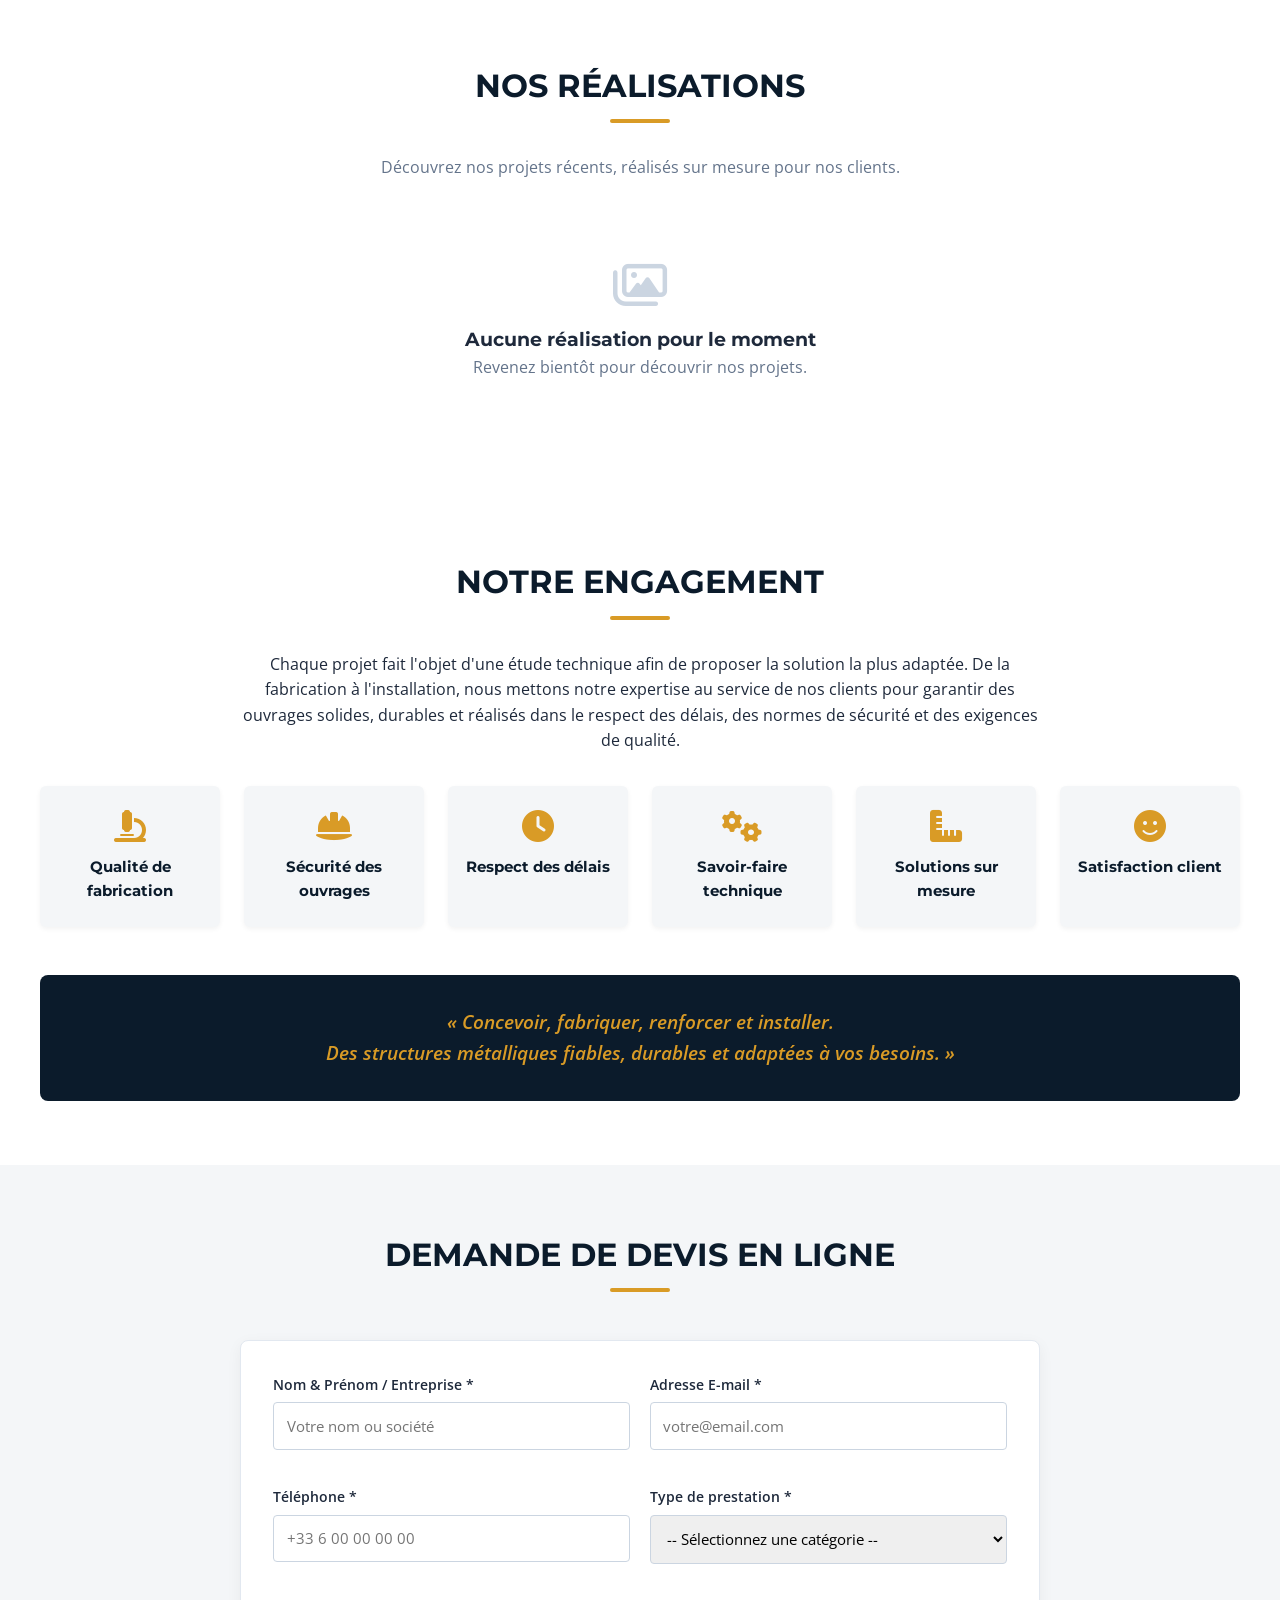
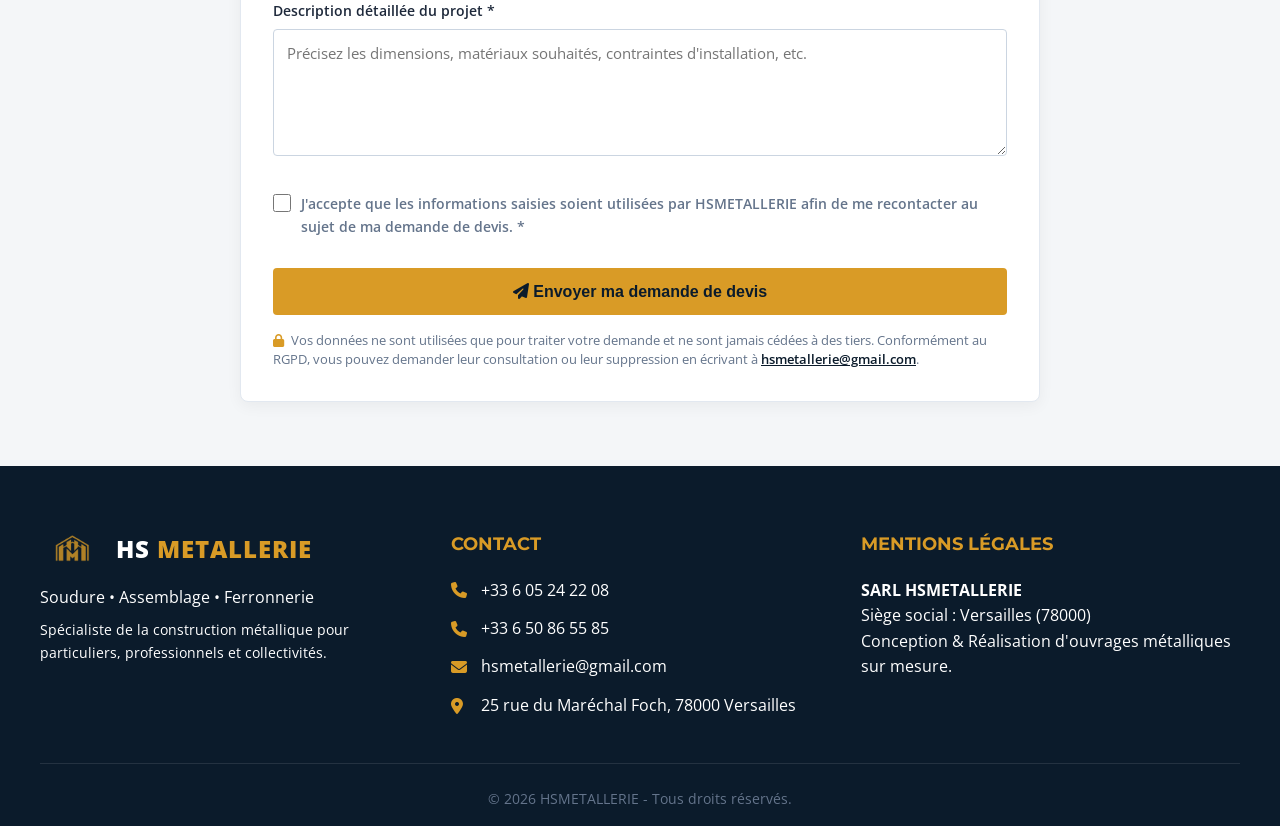
==== commit 00822ead: "Update index.html" ====
--- a/index.html
+++ b/index.html
@@ -11,6 +11,12 @@
     <link rel="stylesheet" href="assets/css/styles.css">
 
     <style>
+        html {
+            -webkit-text-size-adjust: 100%;
+            -moz-text-size-adjust: 100%;
+            text-size-adjust: 100%;
+        }
+
         /* Diaporama plein écran (réalisations) */
         .slideshow-overlay {
             display: none;
@@ -146,7 +152,7 @@
     <header>
         <div class="nav-container">
             <div class="logo-container">
-                <img src="assets/img/logo-icon.png" alt="" style="height: 45px; width: auto;">
+                <img src="assets/img/logo-icon.png" alt="" style="height: 45px; width: auto; transform: translateY(-8px);">
                 <div class="logo-text">HS <span>METALLERIE</span></div>
             </div>
             <nav id="mainNav">
@@ -440,7 +446,7 @@
         <div class="footer-grid">
             <div class="footer-col">
                 <div class="logo-container" style="margin-bottom: 1rem;">
-                    <img src="assets/img/logo-icon.png" alt="" style="height: 36px; width: auto;">
+                    <img src="assets/img/logo-icon.png" alt="" style="height: 36px; width: auto; transform: translateY(-6px);">
                     <div class="logo-text">HS <span>METALLERIE</span></div>
                 </div>
                 <p>Soudure • Assemblage • Ferronnerie</p>
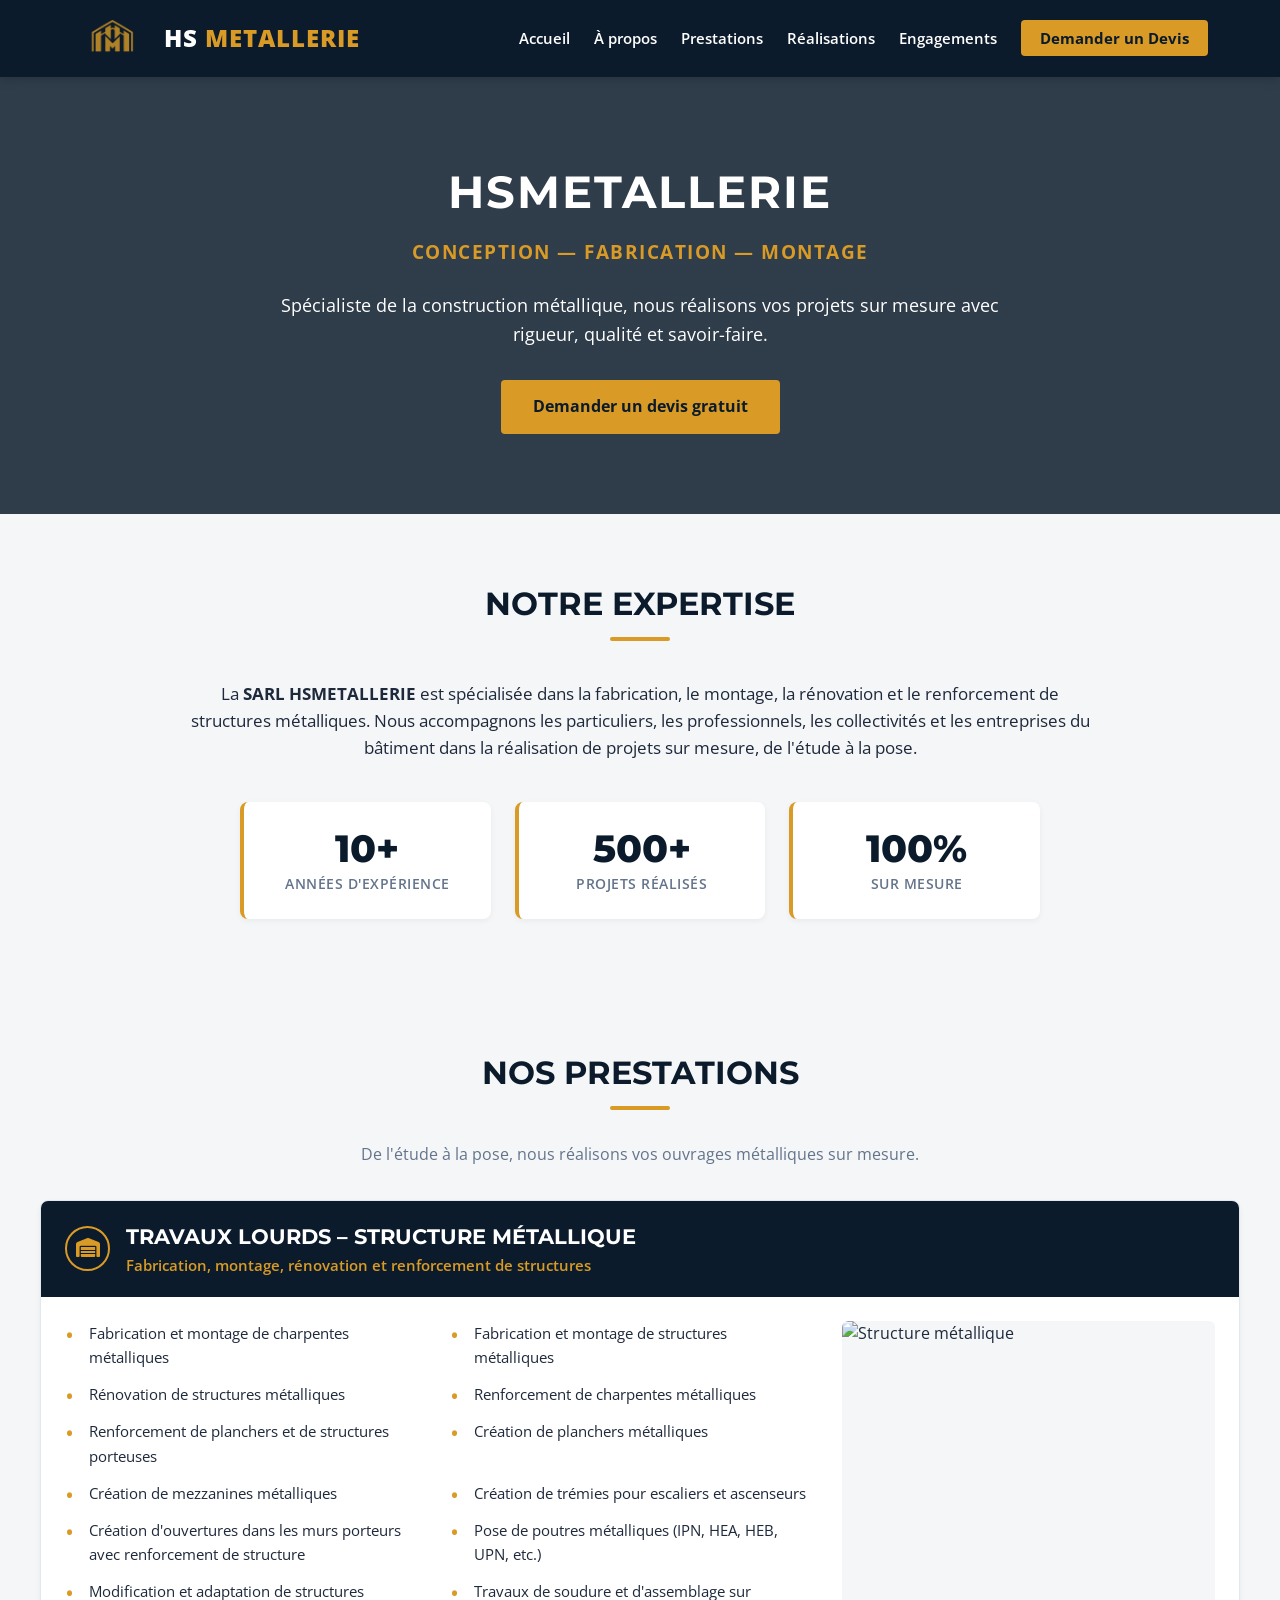
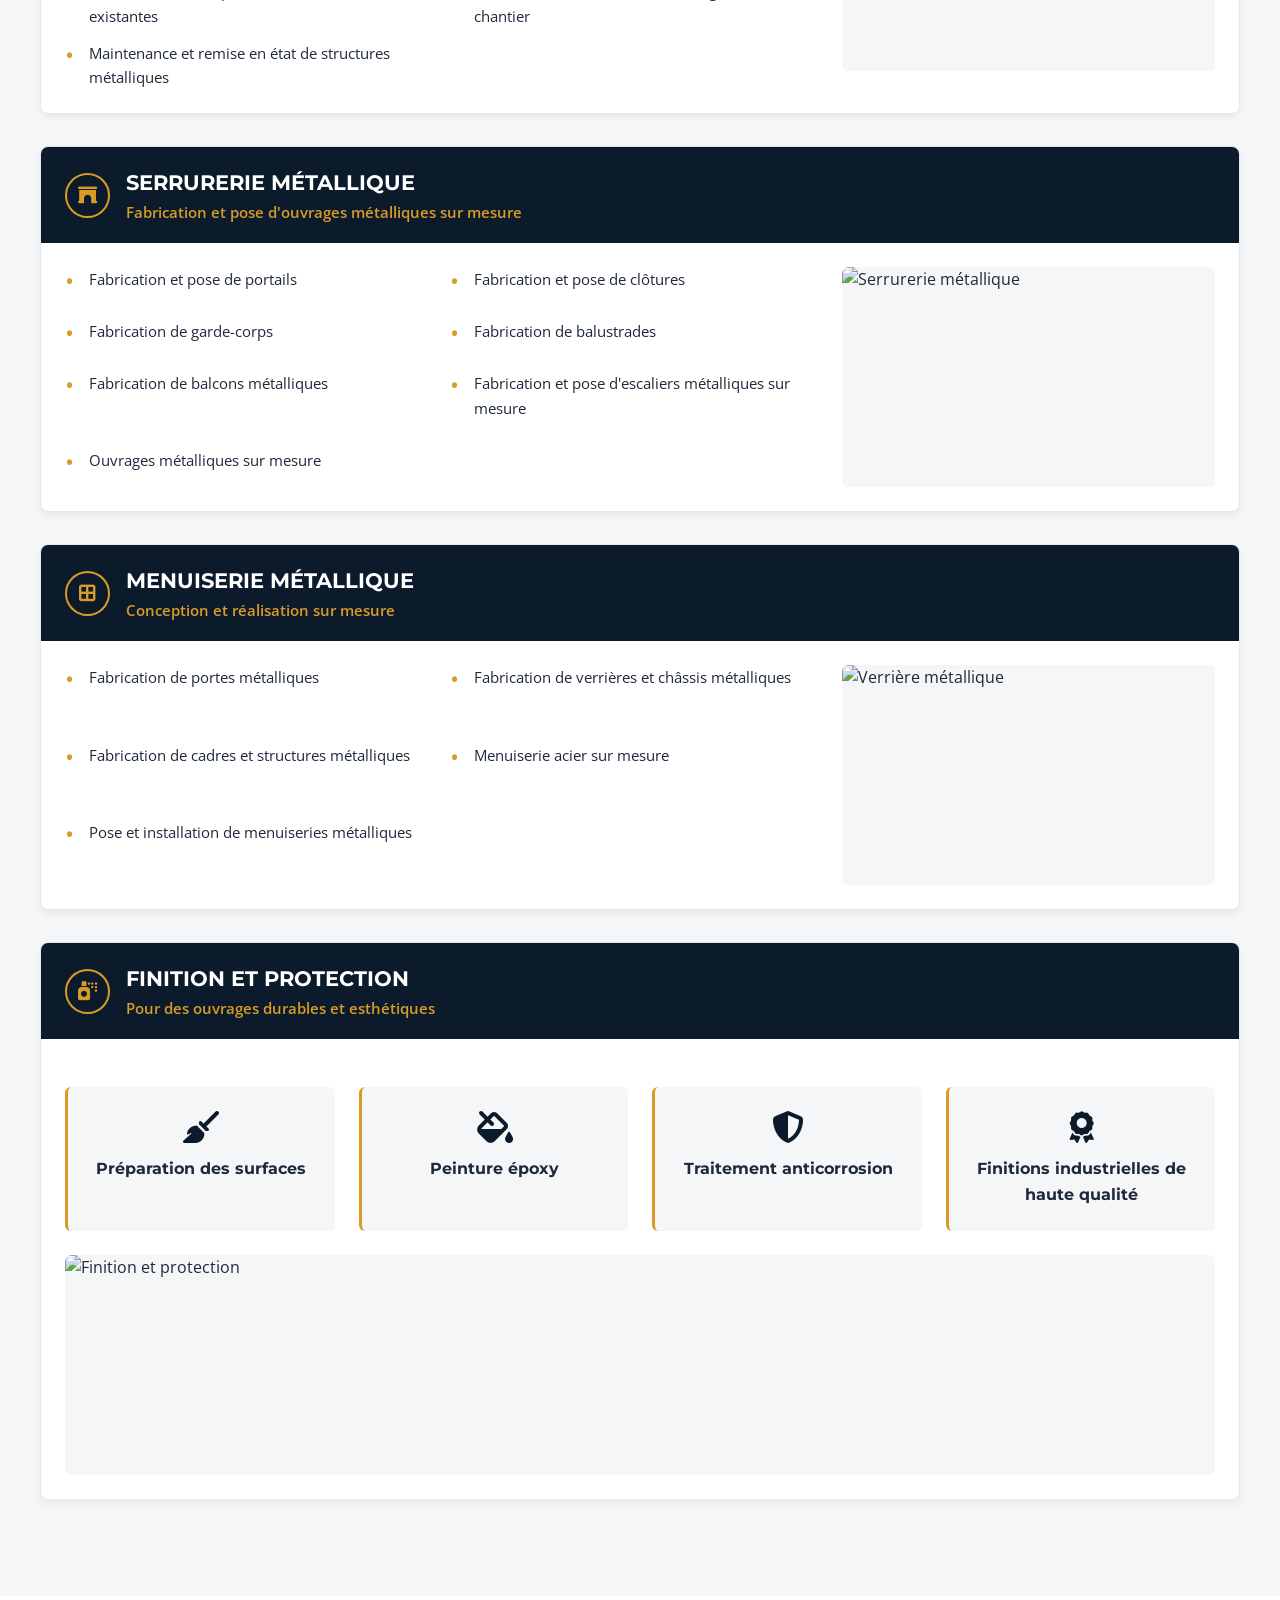
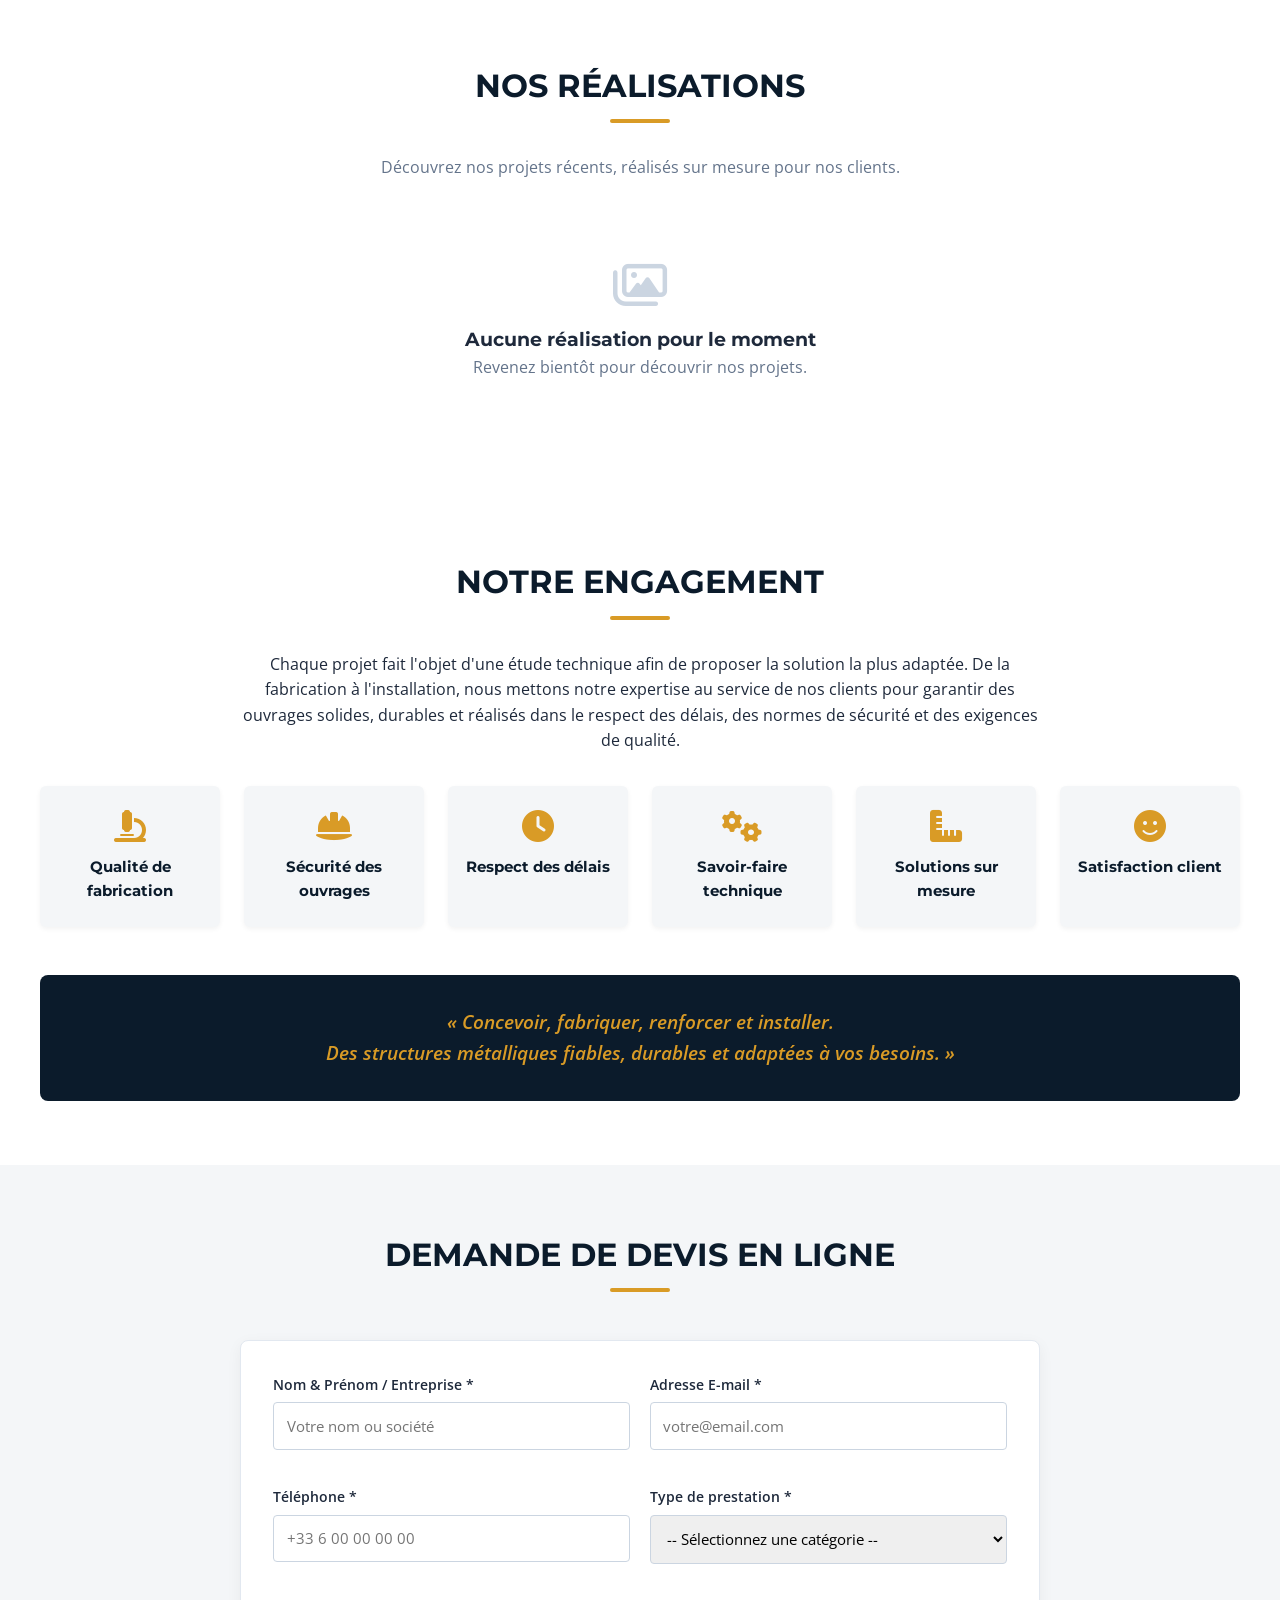
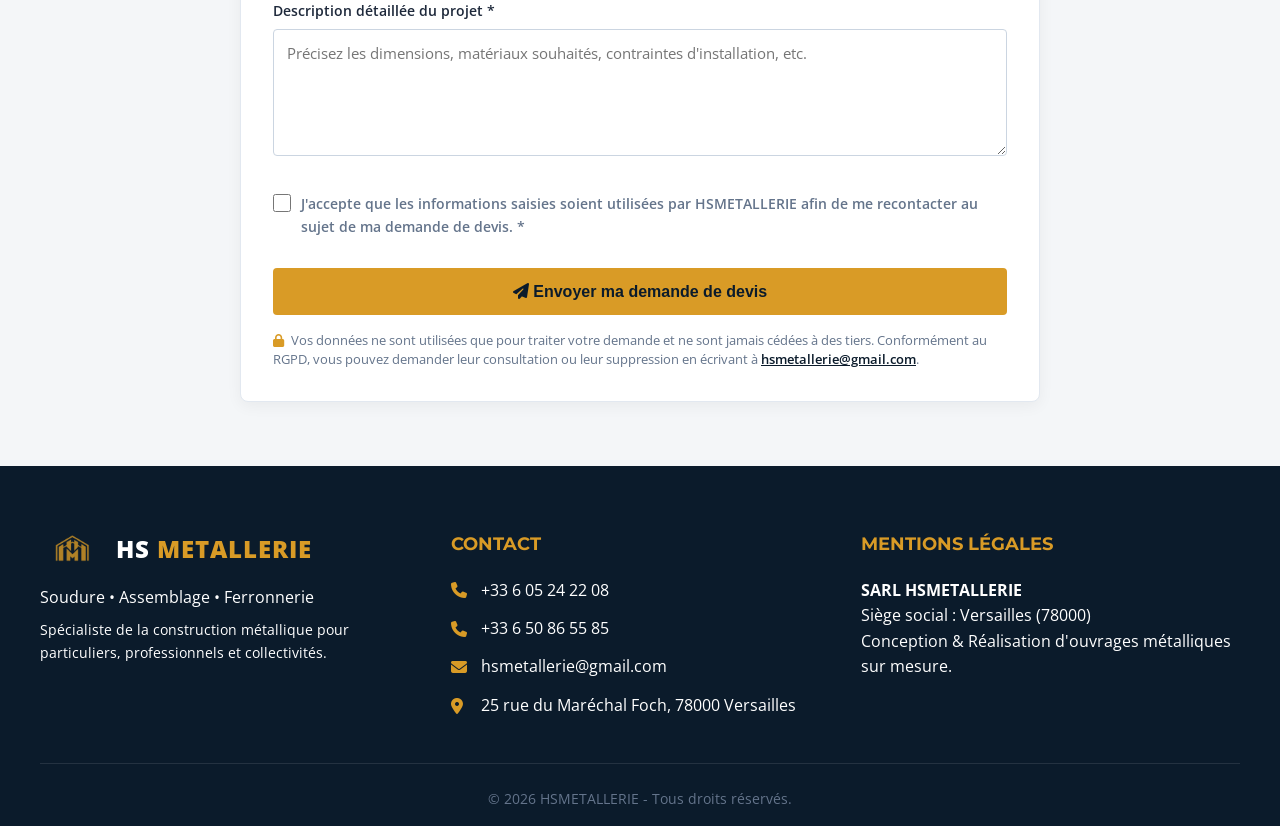
==== commit 6e0dc4e9: "Update index.html" ====
--- a/index.html
+++ b/index.html
@@ -15,6 +15,10 @@
             -webkit-text-size-adjust: 100%;
             -moz-text-size-adjust: 100%;
             text-size-adjust: 100%;
+        }
+        html, body {
+            max-width: 100%;
+            overflow-x: hidden;
         }
 
         /* Diaporama plein écran (réalisations) */
@@ -114,9 +118,17 @@
             cursor: pointer;
             padding: 0.3rem 0.5rem;
         }
+        .logo-container { min-width: 0; }
+        .logo-text {
+            white-space: nowrap;
+            overflow: hidden;
+            text-overflow: ellipsis;
+        }
         @media (max-width: 900px) {
             nav > ul { display: none; }
             .burger-btn { display: block; }
+            .nav-container { flex-wrap: nowrap; }
+            .logo-text { font-size: 1.15rem !important; }
 
             nav.mobile-open > ul {
                 display: flex;
@@ -144,6 +156,10 @@
                 margin: 0.6rem 2rem;
             }
         }
+        @media (max-width: 420px) {
+            .logo-text { font-size: 0.95rem !important; }
+            .nav-container { padding: 0.8rem 1rem; }
+        }
     </style>
 </head>
 <body>
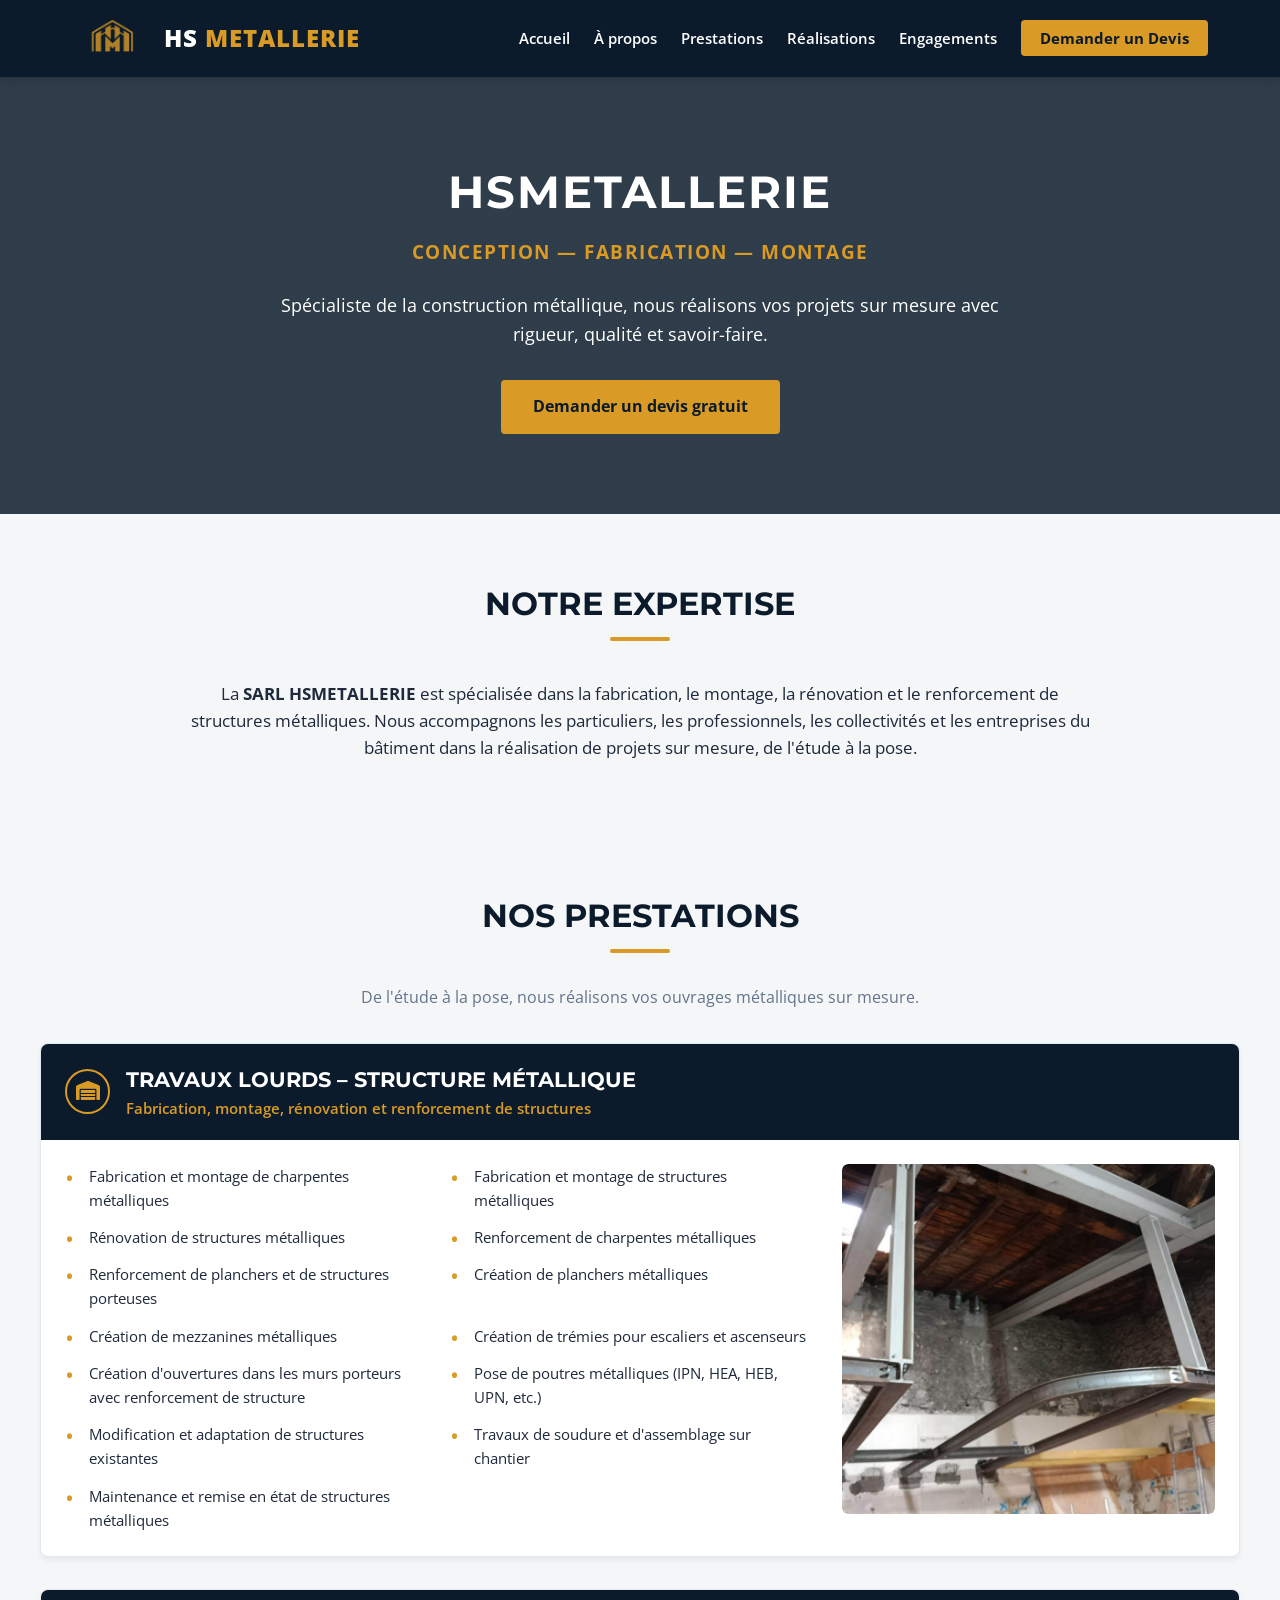
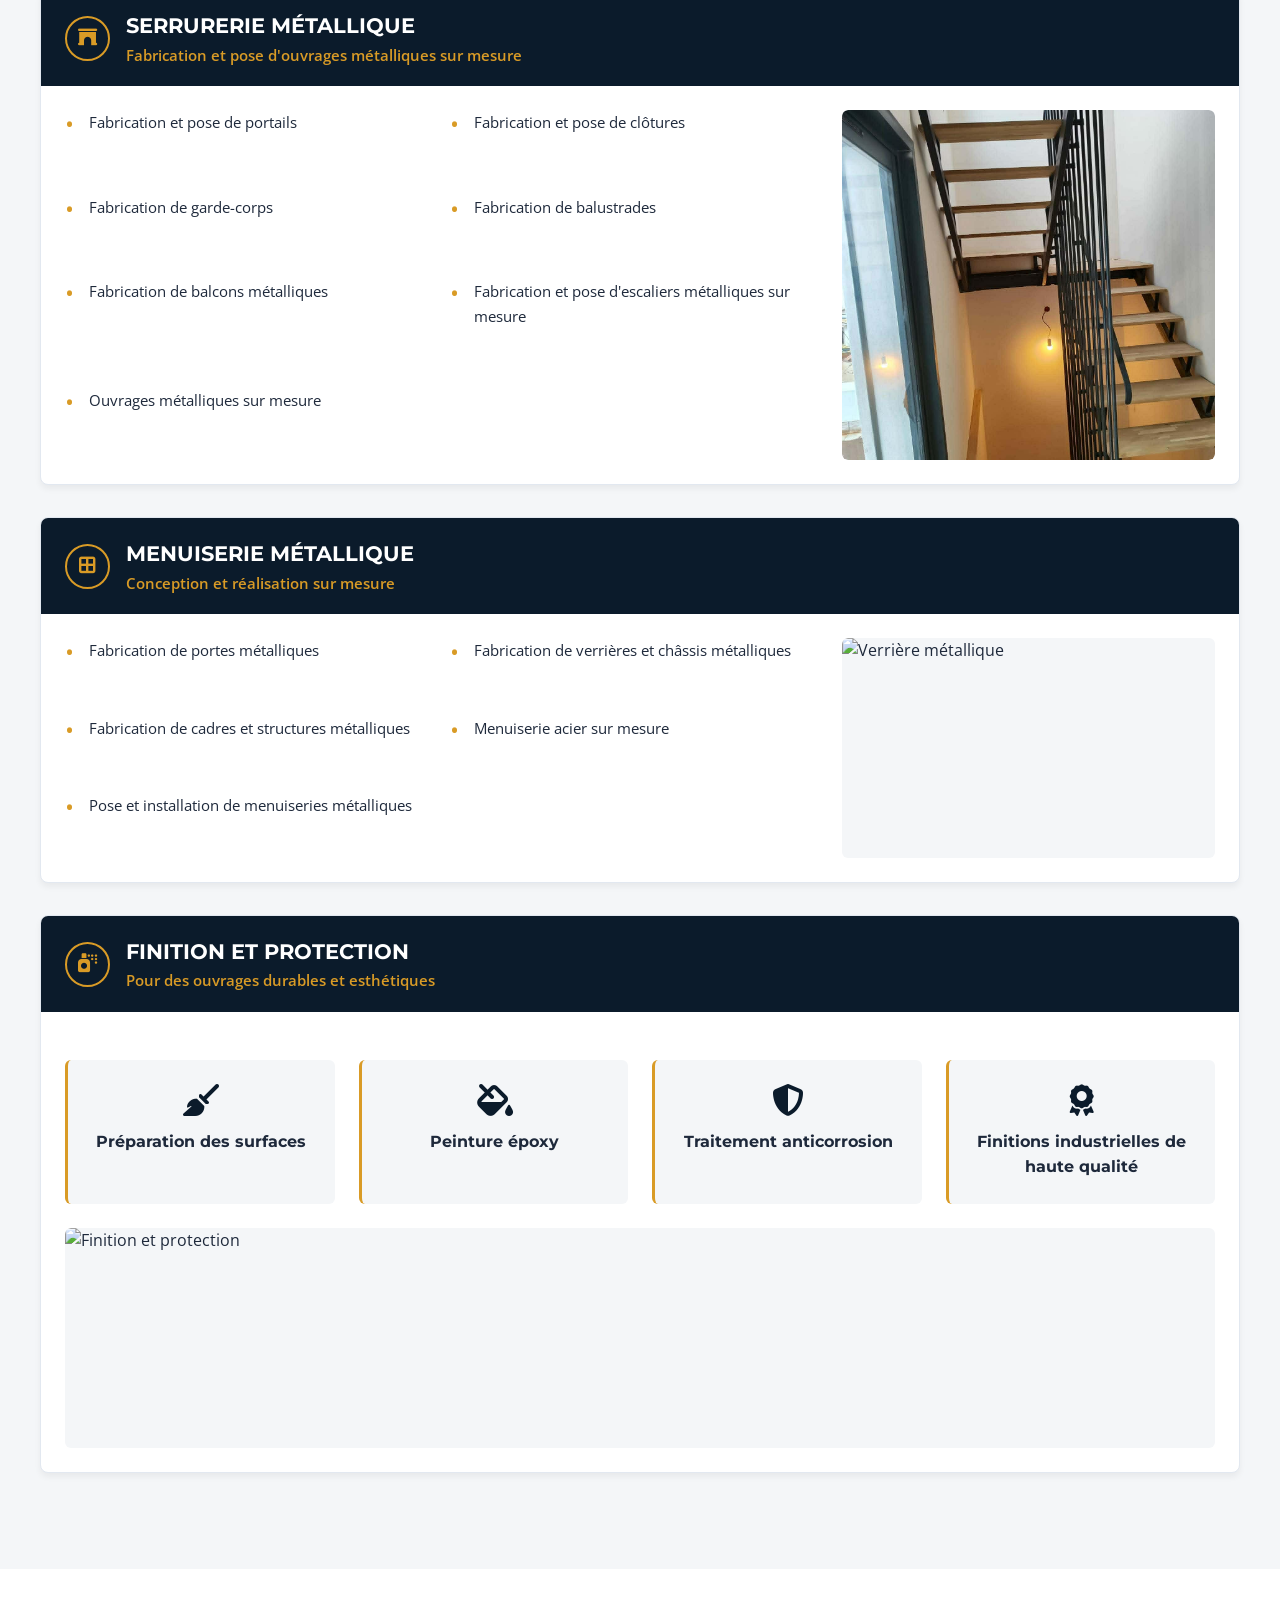
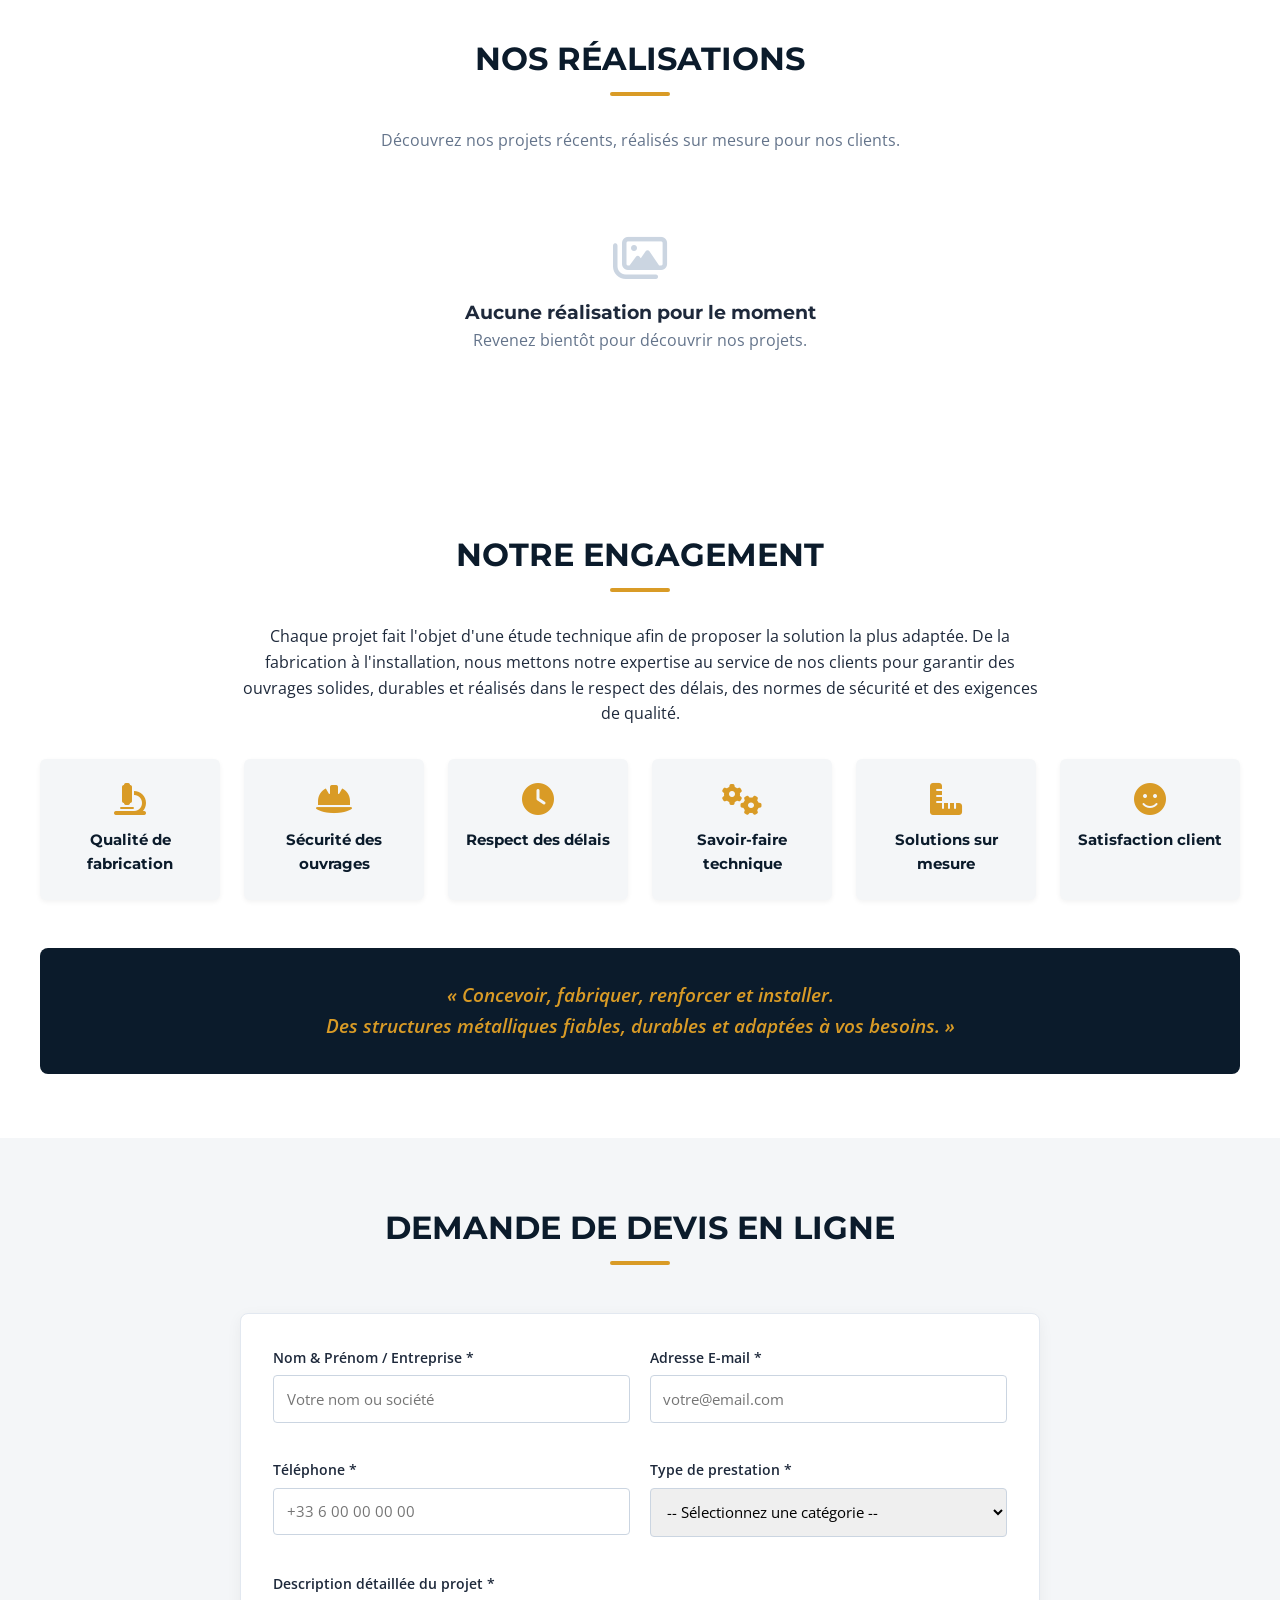
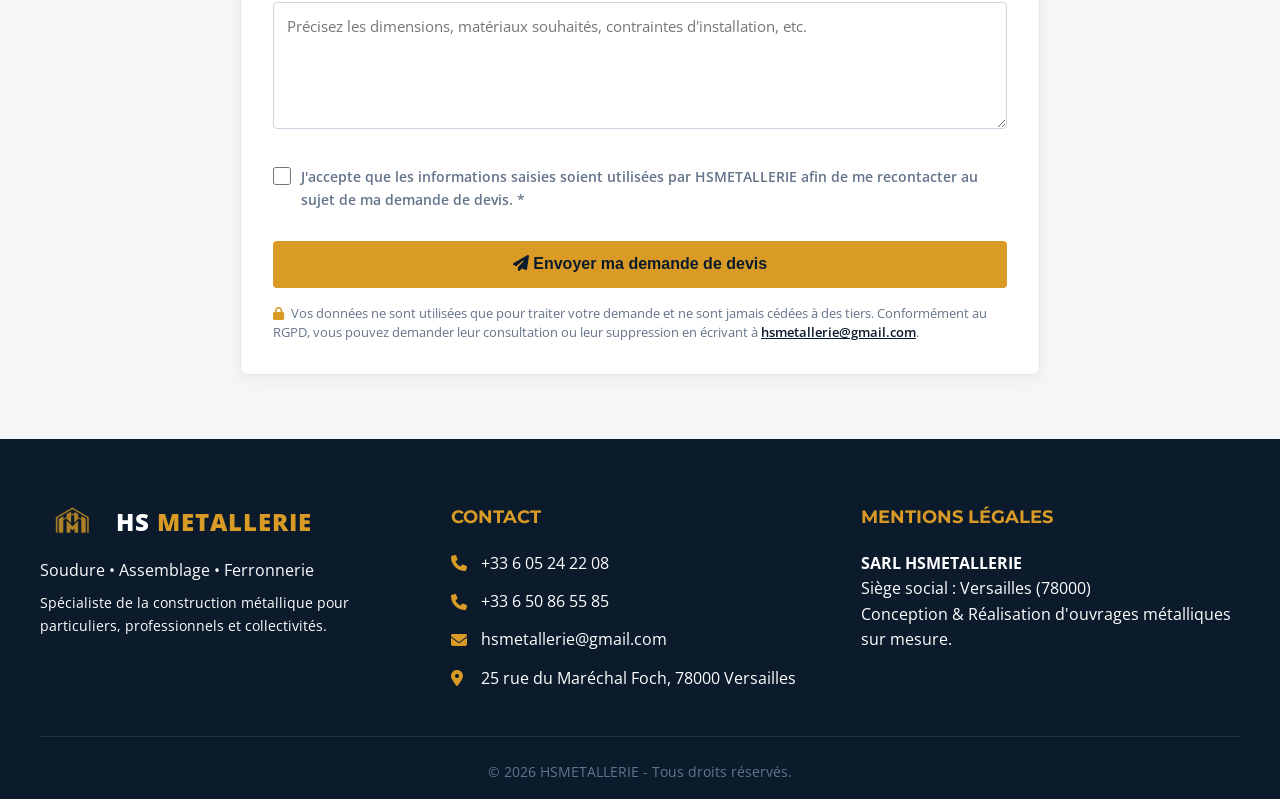
==== commit 153576f5: "Update index.html" ====
--- a/index.html
+++ b/index.html
@@ -4,7 +4,7 @@
     <meta charset="UTF-8">
     <meta name="viewport" content="width=device-width, initial-scale=1.0">
     <meta name="description" content="HSMETALLERIE, spécialiste de la construction métallique à Versailles : charpentes, structures, serrurerie, menuiserie acier et finitions sur mesure. Devis gratuit.">
-    <link rel="icon" href="data:image/svg+xml,<svg xmlns='http://www.w3.org/2000/svg' viewBox='0 0 100 100'><rect width='100' height='100' rx='18' fill='%230B1B2B'/><path d='M28 78V34l22-12 22 12v44' stroke='%23D99B26' stroke-width='7' fill='none'/><path d='M50 30v48' stroke='%23D99B26' stroke-width='7'/></svg>">
+    <link rel="icon" type="image/png" href="assets/img/logo-icon.png">
     <title>HSMETALLERIE - Conception, Fabrication, Montage</title>
     <link href="https://fonts.googleapis.com/css2?family=Montserrat:wght@400;600;700;800&family=Open+Sans:wght@400;600&display=swap" rel="stylesheet">
     <link rel="stylesheet" href="https://cdnjs.cloudflare.com/ajax/libs/font-awesome/6.4.0/css/all.min.css">
@@ -123,7 +123,10 @@
             white-space: nowrap;
             overflow: hidden;
             text-overflow: ellipsis;
-        }
+            min-width: 0;
+            flex-shrink: 1;
+        }
+        header, .nav-container { overflow-x: hidden; }
         @media (max-width: 900px) {
             nav > ul { display: none; }
             .burger-btn { display: block; }
@@ -207,20 +210,6 @@
                 La <strong>SARL HSMETALLERIE</strong> est spécialisée dans la fabrication, le montage, la rénovation et le renforcement de structures métalliques.
                 Nous accompagnons les particuliers, les professionnels, les collectivités et les entreprises du bâtiment dans la réalisation de projets sur mesure, de l'étude à la pose.
             </p>
-            <div class="stats-inline">
-                <div class="stat-item">
-                    <div class="stat-number">10+</div>
-                    <div class="stat-label">Années d'expérience</div>
-                </div>
-                <div class="stat-item">
-                    <div class="stat-number">500+</div>
-                    <div class="stat-label">Projets réalisés</div>
-                </div>
-                <div class="stat-item">
-                    <div class="stat-number">100%</div>
-                    <div class="stat-label">Sur mesure</div>
-                </div>
-            </div>
         </div>
     </section>
 
@@ -258,7 +247,7 @@
                         <li>Maintenance et remise en état de structures métalliques</li>
                     </ul>
                     <div class="service-img-wrapper">
-                        <img src="https://www.fabric-metal.fr/wp-content/uploads/2022/01/escalier-metal-vannes.jpg" alt="Structure métallique" class="service-img">
+                        <img src="assets/img/travaux-lourds.jpeg" alt="Structure métallique" class="service-img">
                     </div>
                 </div>
             </div>
@@ -283,7 +272,7 @@
                         <li>Ouvrages métalliques sur mesure</li>
                     </ul>
                     <div class="service-img-wrapper">
-                        <img src="https://encrypted-tbn0.gstatic.com/images?q=tbn:ANd9GcStxQZBcMru1G2fKIoFhMTENnyHh_bWhMiPSSRdfziYohl1L7Wa3ThP3LI&s=10" alt="Serrurerie métallique" class="service-img">
+                        <img src="assets/img/serrurerie.jpeg" alt="Serrurerie métallique" class="service-img">
                     </div>
                 </div>
             </div>
